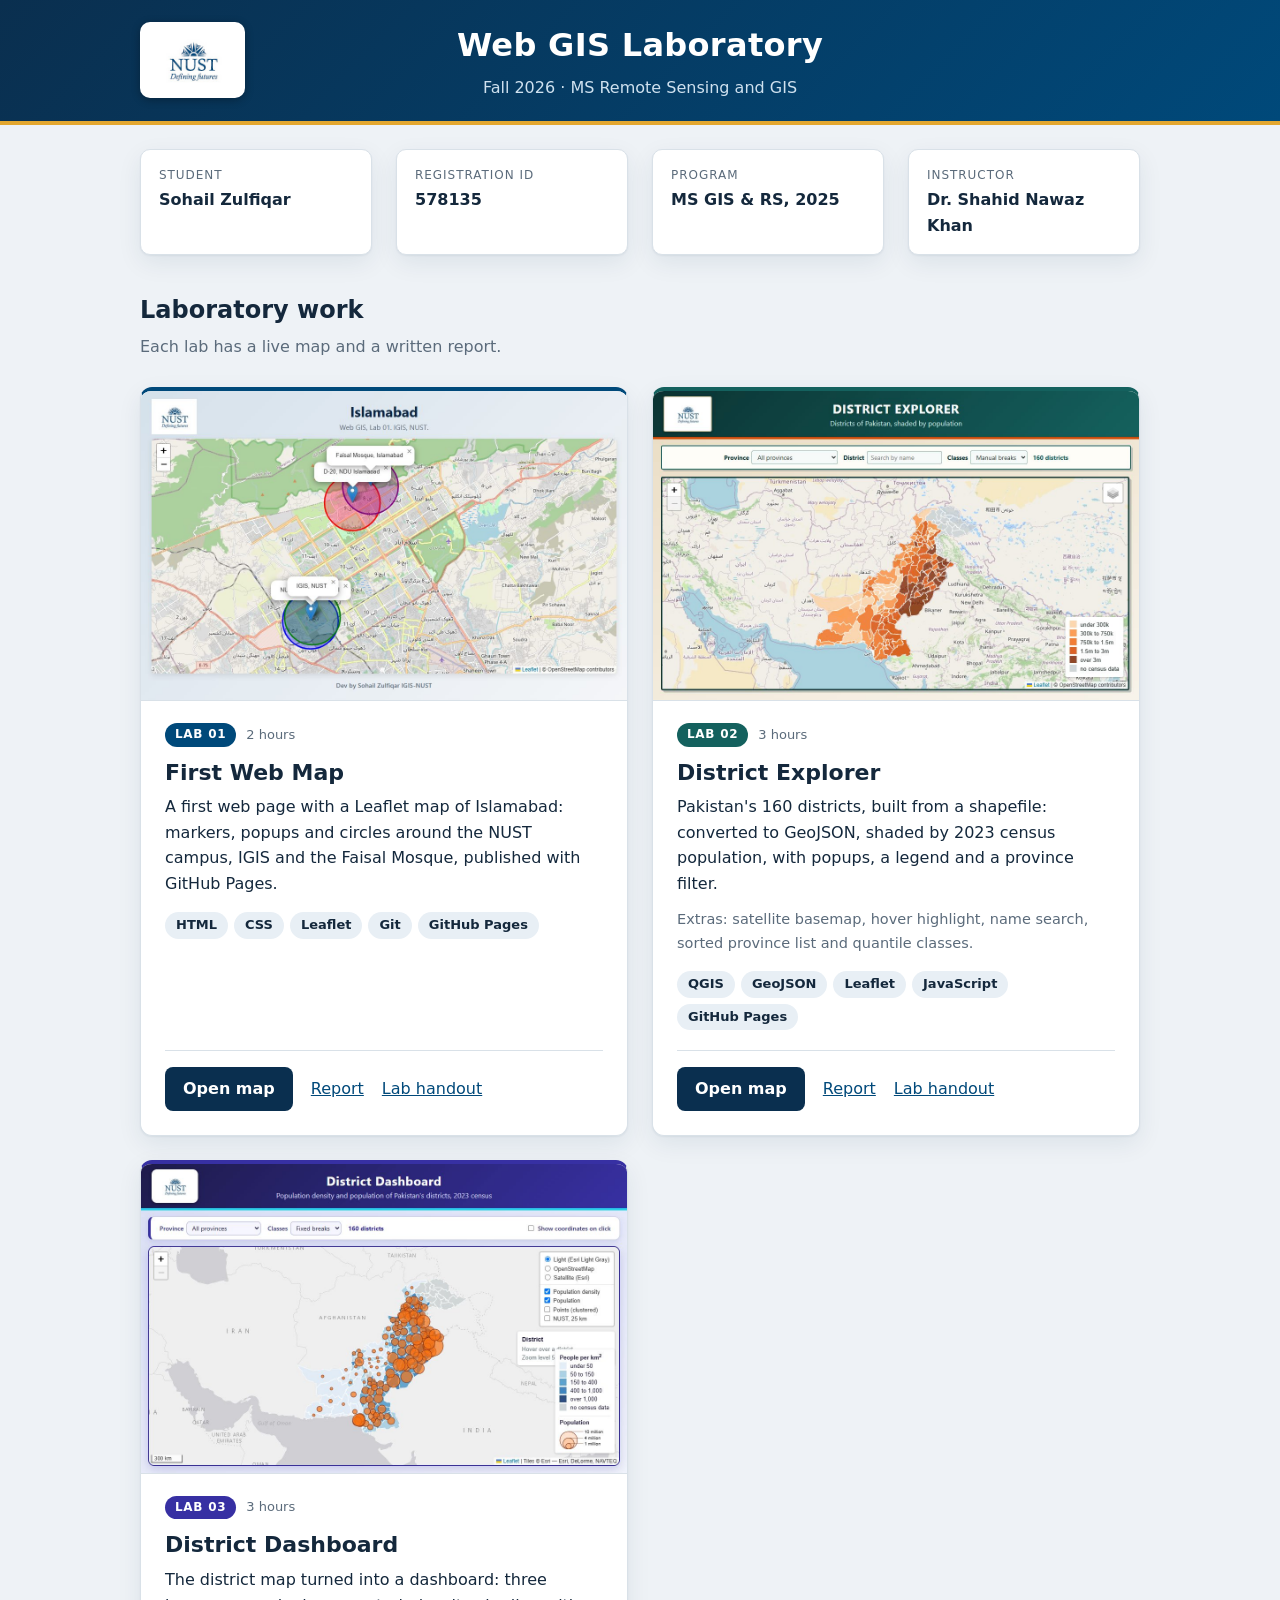
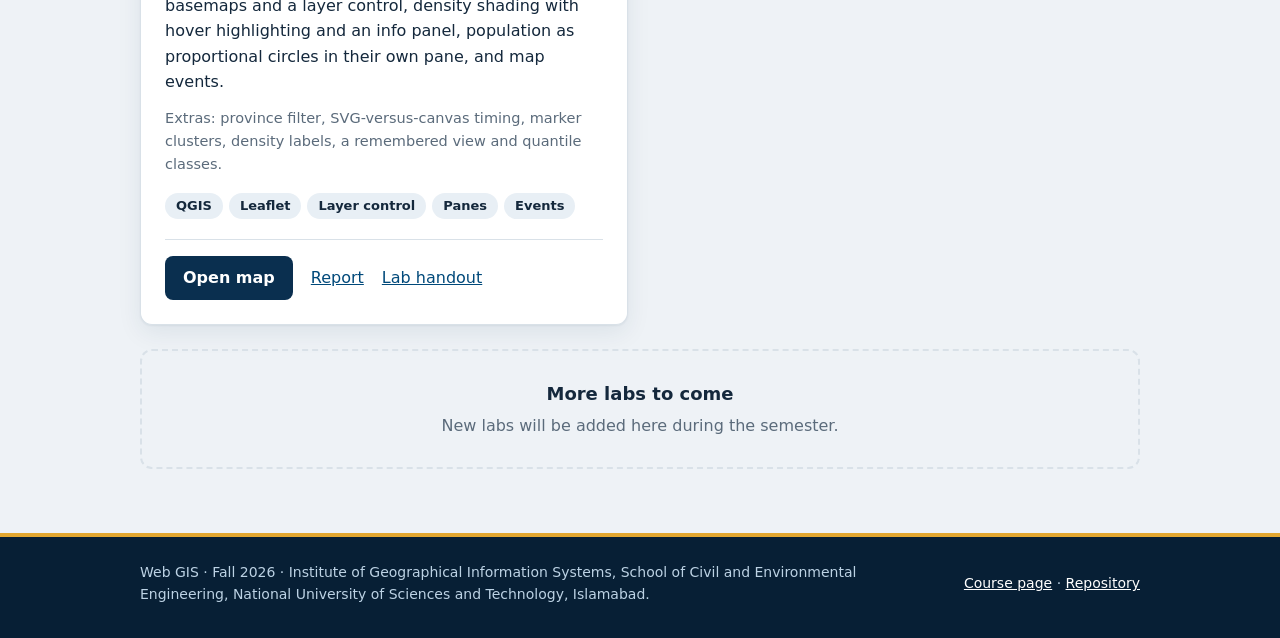
==== index.html @ 513d9482 "Landing page: add the Lab 03 card and its thumbnail A third card with the Lab 03 dashboard screensho" ====
<!DOCTYPE html>
<html lang="en">
<head>
   <meta charset="utf-8">
   <meta name="viewport" content="width=device-width, initial-scale=1">
   <title>Sohail Zulfiqar | Web GIS Labs, Fall 2026</title>
   <meta name="description" content="Interactive web maps built for the Web GIS course, MS Remote Sensing and GIS, NUST IGIS: Leaflet, GeoJSON and GitHub Pages.">
   <meta property="og:title" content="Web GIS Labs, Fall 2026 | Sohail Zulfiqar">
   <meta property="og:description" content="Interactive web maps built from scratch: a first Leaflet map and a district map of Pakistan made from a shapefile.">
   <meta property="og:image" content="https://sohailzulfiqarrao.github.io/webgis-ms25igis-578135/assets/lab-2-map.jpg">
   <link rel="icon" href="data:image/svg+xml,%3Csvg xmlns='http://www.w3.org/2000/svg' viewBox='0 0 32 32'%3E%3Crect width='32' height='32' rx='7' fill='%230a2f4f'/%3E%3Cpath d='M16 6c-3.9 0-7 3-7 6.800 0 5 7 11.200 7 11.200s7-6.200 7-11.200C23 9 19.900 6 16 6z' fill='%23e3a72f'/%3E%3Ccircle cx='16' cy='12.800' r='2.600' fill='%230a2f4f'/%3E%3C/svg%3E">
   <link rel="stylesheet" href="assets/site.css">
</head>
<body>

<header class="masthead">
   <div class="wrap">
      <img class="logo" src="assets/nust-logo.jpg" alt="NUST logo: Defining futures">
      <div class="titles">
         <h1>Web GIS Laboratory</h1>
         <p class="sub">Fall 2026 &middot; MS Remote Sensing and GIS</p>
      </div>
   </div>
</header>

<main>
   <section class="wrap profile" aria-label="Student">
      <dl>
         <div class="item"><dt>Student</dt><dd>Sohail Zulfiqar</dd></div>
         <div class="item"><dt>Registration ID</dt><dd>578135</dd></div>
         <div class="item"><dt>Program</dt><dd>MS GIS &amp; RS, 2025</dd></div>
         <div class="item"><dt>Instructor</dt><dd>Dr. Shahid Nawaz Khan</dd></div>
      </dl>
   </section>

   <div class="wrap section-head">
      <h2 id="labs-title">Laboratory work</h2>
      <p class="section-note">Each lab has a live map and a written report.</p>
   </div>

   <section class="wrap cards" aria-labelledby="labs-title">

      <article class="card lab1">
         <a class="thumb" href="lab-1-First-Web-Map/" tabindex="-1" aria-hidden="true">
            <img src="assets/lab-1-map.jpg" width="1100" height="700" loading="lazy" alt="">
         </a>
         <div class="body">
            <p class="meta"><span class="badge">Lab 01</span> 2 hours</p>
            <h3>First Web Map</h3>
            <p>
               A first web page with a Leaflet map of Islamabad: markers, popups and circles around the NUST
               campus, IGIS and the Faisal Mosque, published with GitHub Pages.
            </p>
            <ul class="tags" aria-label="Topics">
               <li>HTML</li><li>CSS</li><li>Leaflet</li><li>Git</li><li>GitHub Pages</li>
            </ul>
            <div class="actions">
               <a class="button" href="lab-1-First-Web-Map/">Open map</a>
               <a href="https://github.com/sohailzulfiqarrao/webgis-ms25igis-578135/blob/main/lab-1-First-Web-Map/reports/lab01-report.md">Report</a>
               <a href="https://shahidnawazkhan.github.io/Fall2026WebGIS/Lab1/">Lab handout</a>
            </div>
         </div>
      </article>

      <article class="card lab2">
         <a class="thumb" href="lab-2-district-explorer/" tabindex="-1" aria-hidden="true">
            <img src="assets/lab-2-map.jpg" width="1100" height="700" loading="lazy" alt="">
         </a>
         <div class="body">
            <p class="meta"><span class="badge">Lab 02</span> 3 hours</p>
            <h3>District Explorer</h3>
            <p>
               Pakistan's 160 districts, built from a shapefile: converted to GeoJSON, shaded by 2023 census
               population, with popups, a legend and a province filter.
            </p>
            <p class="extras">
               Extras: satellite basemap, hover highlight, name search, sorted province list and quantile classes.
            </p>
            <ul class="tags" aria-label="Topics">
               <li>QGIS</li><li>GeoJSON</li><li>Leaflet</li><li>JavaScript</li><li>GitHub Pages</li>
            </ul>
            <div class="actions">
               <a class="button" href="lab-2-district-explorer/">Open map</a>
               <a href="https://github.com/sohailzulfiqarrao/webgis-ms25igis-578135/blob/main/lab-2-district-explorer/report.md">Report</a>
               <a href="https://shahidnawazkhan.github.io/Fall2026WebGIS/Lab2/">Lab handout</a>
            </div>
         </div>
      </article>

      <article class="card lab3">
         <a class="thumb" href="lab-3-district-dashboard/" tabindex="-1" aria-hidden="true">
            <img src="assets/lab-3-map.jpg" width="1100" height="700" loading="lazy" alt="">
         </a>
         <div class="body">
            <p class="meta"><span class="badge">Lab 03</span> 3 hours</p>
            <h3>District Dashboard</h3>
            <p>
               The district map turned into a dashboard: three basemaps and a layer control, density shading with
               hover highlighting and an info panel, population as proportional circles in their own pane, and
               map events.
            </p>
            <p class="extras">
               Extras: province filter, SVG-versus-canvas timing, marker clusters, density labels, a remembered
               view and quantile classes.
            </p>
            <ul class="tags" aria-label="Topics">
               <li>QGIS</li><li>Leaflet</li><li>Layer control</li><li>Panes</li><li>Events</li>
            </ul>
            <div class="actions">
               <a class="button" href="lab-3-district-dashboard/">Open map</a>
               <a href="https://github.com/sohailzulfiqarrao/webgis-ms25igis-578135/blob/main/lab-3-district-dashboard/report.md">Report</a>
               <a href="https://shahidnawazkhan.github.io/Fall2026WebGIS/Lab3/">Lab handout</a>
            </div>
         </div>
      </article>

      <article class="card upcoming" aria-label="Upcoming lab">
         <div>
            <strong>More labs to come</strong>
            New labs will be added here during the semester.
         </div>
      </article>

   </section>
</main>

<footer>
   <div class="wrap">
      <p>Web GIS &middot; Fall 2026 &middot; Institute of Geographical Information Systems, School of Civil and
         Environmental Engineering, National University of Sciences and Technology, Islamabad.</p>
      <p style="flex: 0 1 auto"><a href="https://shahidnawazkhan.github.io/Fall2026WebGIS/">Course page</a> &middot;
         <a href="https://github.com/sohailzulfiqarrao/webgis-ms25igis-578135">Repository</a></p>
   </div>
</footer>

</body>
</html>
---- assets/site.css ----
:root {
   --bg: #eef2f6;
   --surface: #ffffff;
   --ink: #14283c;
   --muted: #5b6b7b;
   --line: #d9e1e8;
   --navy: #0a2f4f;
   --blue: #00497a;
   --gold: #e3a72f;
   --link: #00497a;
   --chip: #e8eff5;
   --btn-bg: #0a2f4f;
   --btn-ink: #ffffff;
   --shadow: 0 1px 2px rgba(10, 47, 79, .06), 0 8px 24px rgba(10, 47, 79, .08);
   --shadow-hover: 0 2px 4px rgba(10, 47, 79, .08), 0 14px 32px rgba(10, 47, 79, .16);
}

@media (prefers-color-scheme: dark) {
   :root {
      --bg: #0b1620;
      --surface: #12242f;
      --ink: #e8eef3;
      --muted: #9fb1c0;
      --line: #22394a;
      --link: #86c5ef;
      --chip: #1b3243;
      --btn-bg: #e3a72f;
      --btn-ink: #0a2f4f;
      --shadow: 0 1px 2px rgba(0, 0, 0, .3), 0 8px 24px rgba(0, 0, 0, .3);
      --shadow-hover: 0 2px 4px rgba(0, 0, 0, .4), 0 14px 32px rgba(0, 0, 0, .5);
   }
}

* { box-sizing: border-box; }

body {
   margin: 0;
   font-family: system-ui, -apple-system, "Segoe UI", Roboto, sans-serif;
   line-height: 1.6;
   color: var(--ink);
   background: var(--bg);
}

a { color: var(--link); }
a:focus-visible, .button:focus-visible {
   outline: 3px solid var(--gold);
   outline-offset: 3px;
   border-radius: 4px;
}

.wrap { max-width: 1040px; margin: 0 auto; padding: 0 20px; }

/* ------------------------------------------------------------ masthead */
.masthead {
   color: #fff;
   background: linear-gradient(135deg, #0a2f4f 0%, #00497a 100%);
   border-bottom: 4px solid var(--gold);
}
.masthead .wrap {
   display: grid;
   grid-template-columns: 1fr auto 1fr;
   align-items: center;
   gap: 12px;
   padding-top: 20px;
   padding-bottom: 20px;
}
.logo {
   height: 64px;
   padding: 6px 12px;
   box-sizing: content-box;
   border-radius: 10px;
   background: #fff;
   box-shadow: 0 2px 8px rgba(0, 0, 0, .3);
}
.titles { text-align: center; }
h1 { margin: 0; font-size: clamp(24px, 4vw, 32px); font-weight: 700; letter-spacing: .01em; }
.sub { margin: 4px 0 0; color: #cfe1ef; }

/* ------------------------------------------------------------ profile */
.profile {
   display: grid;
   grid-template-columns: repeat(4, 1fr);
   gap: 16px 24px;
   margin: 24px auto 0;
}
.profile dl {
   display: contents;
}
.profile .item {
   padding: 16px 18px;
   background: var(--surface);
   border: 1px solid var(--line);
   border-radius: 10px;
   box-shadow: var(--shadow);
}
.profile dt {
   margin: 0 0 2px;
   font-size: 12px;
   letter-spacing: .08em;
   text-transform: uppercase;
   color: var(--muted);
}
.profile dd { margin: 0; font-weight: 600; }

/* ------------------------------------------------------------ cards */
.section-head { padding-top: 36px; padding-bottom: 4px; }
h2 { margin: 0 0 4px; font-size: 24px; }
.section-note { margin: 0 0 24px; color: var(--muted); }

.cards {
   display: grid;
   grid-template-columns: repeat(auto-fit, minmax(min(100%, 440px), 1fr));
   gap: 24px;
   padding-bottom: 8px;
}
.card {
   display: flex;
   flex-direction: column;
   overflow: hidden;
   background: var(--surface);
   border: 1px solid var(--line);
   border-radius: 12px;
   box-shadow: var(--shadow);
   transition: transform .15s ease, box-shadow .15s ease;
}
.card:hover { transform: translateY(-3px); box-shadow: var(--shadow-hover); }

/* each lab card takes the accent colour of its own page */
.card.lab1 { --accent: #00497a; }
.card.lab2 { --accent: #14615e; }
.card.lab3 { --accent: #3730a3; }
.card.lab1, .card.lab2, .card.lab3 { border-top: 4px solid var(--accent); }

.thumb { display: block; border-bottom: 1px solid var(--line); background: var(--chip); }
.thumb img { display: block; width: 100%; height: auto; aspect-ratio: 11 / 7; object-fit: cover; }

.card .body { display: flex; flex-direction: column; flex: 1; padding: 22px 24px 24px; }
.meta {
   display: flex;
   align-items: center;
   gap: 10px;
   margin: 0 0 8px;
   font-size: 13px;
   color: var(--muted);
}
.badge {
   padding: 2px 10px;
   border-radius: 999px;
   background: var(--accent, var(--navy));
   color: #fff;
   font-size: 12px;
   font-weight: 700;
   letter-spacing: .06em;
   text-transform: uppercase;
}
h3 { margin: 0 0 8px; font-size: 22px; line-height: 1.25; }
.card p { margin: 0 0 12px; }
.card .extras { font-size: 14.5px; color: var(--muted); }

.tags { display: flex; flex-wrap: wrap; gap: 6px; margin: 4px 0 20px; padding: 0; list-style: none; }
.tags li {
   padding: 3px 11px;
   border-radius: 999px;
   background: var(--chip);
   font-size: 13px;
   font-weight: 600;
}

.actions {
   display: flex;
   flex-wrap: wrap;
   align-items: center;
   gap: 10px 18px;
   margin-top: auto;
   padding-top: 16px;
   border-top: 1px solid var(--line);
}
.button {
   display: inline-block;
   padding: 9px 18px;
   border-radius: 8px;
   background: var(--btn-bg);
   color: var(--btn-ink);
   font-weight: 700;
   text-decoration: none;
}
.button:hover { filter: brightness(1.12); }

.card.upcoming {
   grid-column: 1 / -1;
   align-items: center;
   justify-content: center;
   min-height: 120px;
   padding: 24px;
   background: transparent;
   border: 2px dashed var(--line);
   box-shadow: none;
   color: var(--muted);
   text-align: center;
}
.card.upcoming:hover { transform: none; box-shadow: none; }
.card.upcoming strong { display: block; margin-bottom: 4px; color: var(--ink); font-size: 18px; }

/* ------------------------------------------------------------ footer */
footer {
   margin-top: 56px;
   padding: 24px 0 32px;
   color: #bcd2e4;
   background: #071f35;
   border-top: 4px solid var(--gold);
   font-size: 14px;
}
footer .wrap { display: flex; flex-wrap: wrap; align-items: center; gap: 12px 28px; }
footer p { margin: 0; flex: 1 1 360px; }
footer a { color: #fff; }

/* ------------------------------------------------------------ small screens */
@media (max-width: 860px) {
   .profile { grid-template-columns: repeat(2, 1fr); }
}
@media (max-width: 640px) {
   .masthead .wrap { grid-template-columns: 1fr; justify-items: center; }
   .logo { height: 48px; }
   .card .body { padding: 18px 18px 20px; }
}

@media (prefers-color-scheme: dark) {
   .card.lab1 { --accent: #4aa3dd; }
   .card.lab2 { --accent: #3fb3ab; }
   .card.lab3 { --accent: #8b8cf5; }
   .badge { color: #06222b; }
}
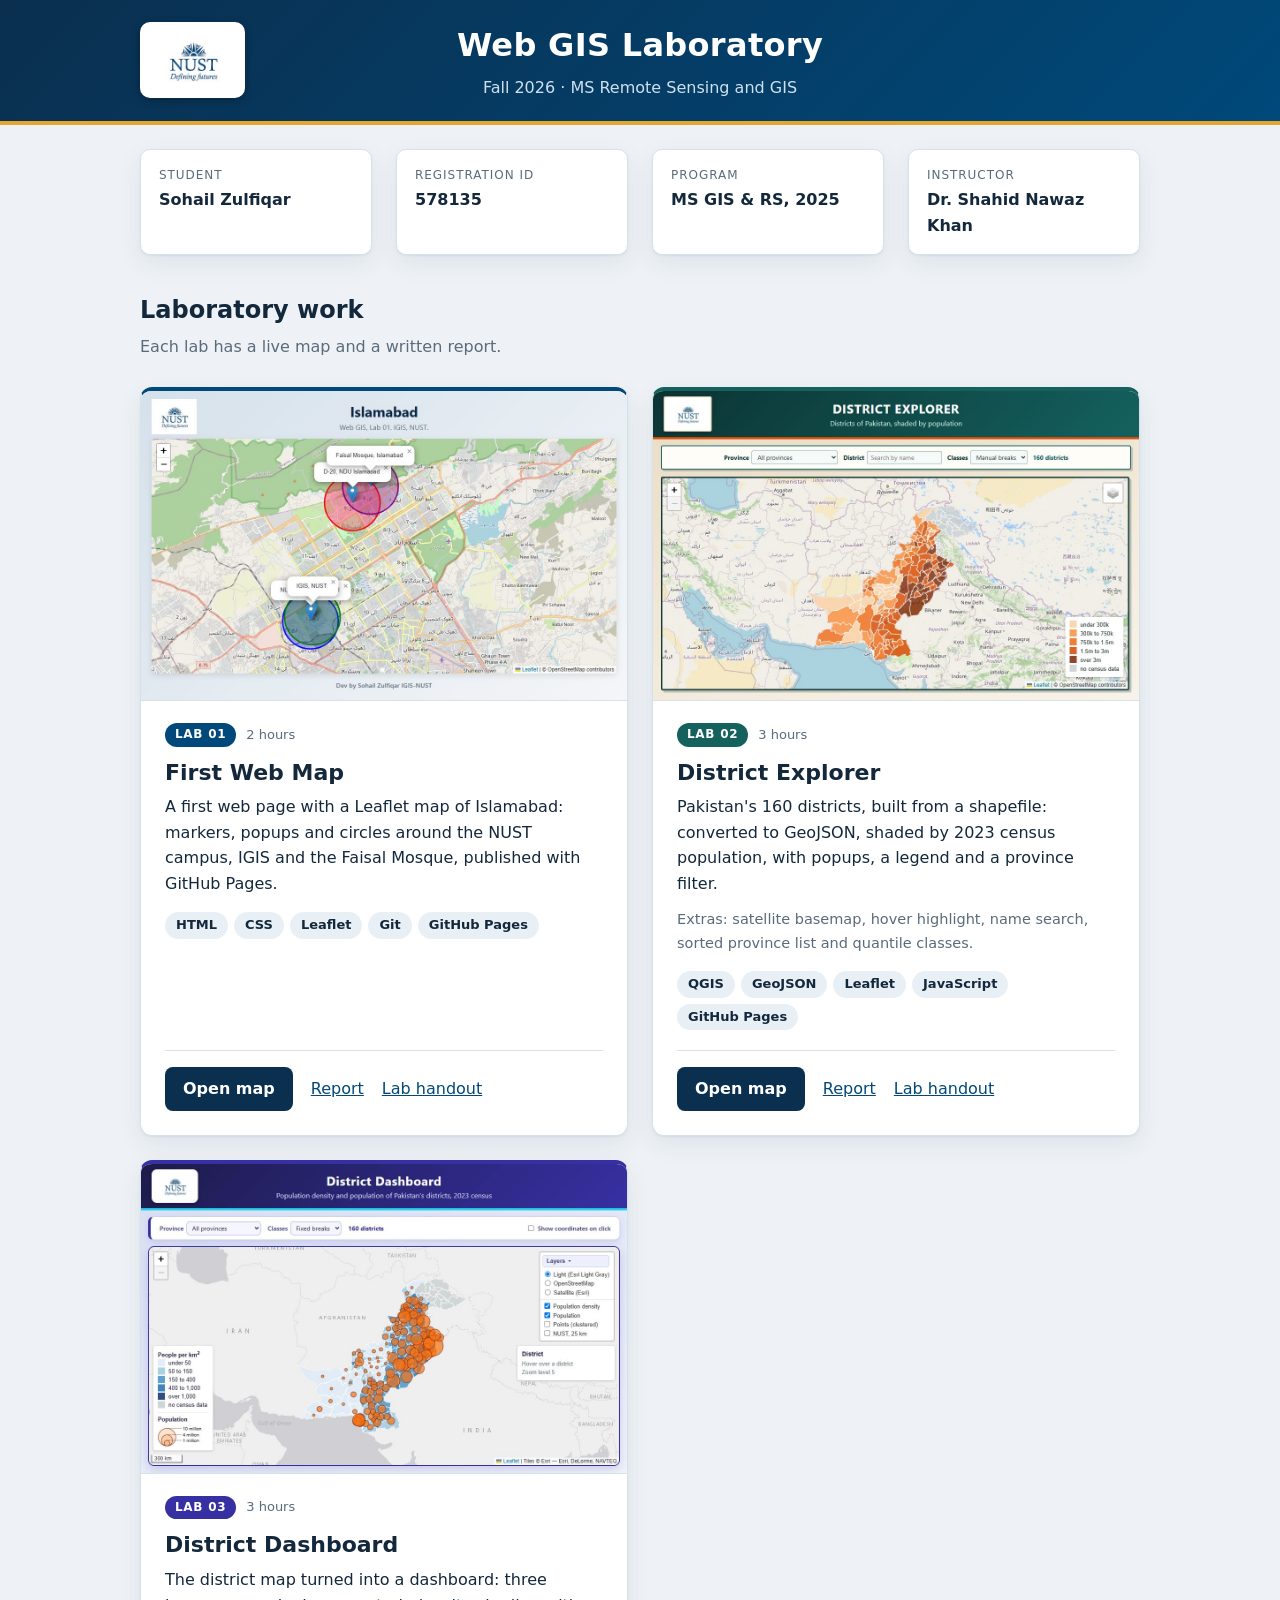
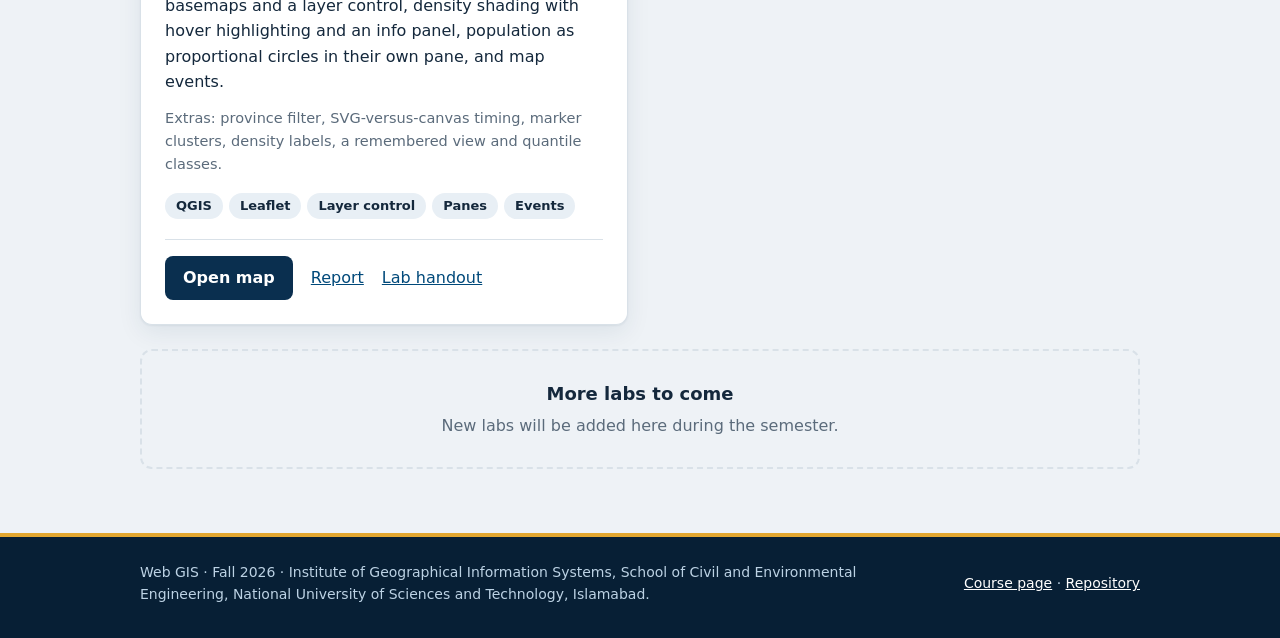
==== commit 15784ecb: "Hub: open the map, report and handout links in a new tab" ====
--- a/index.html
+++ b/index.html
@@ -41,7 +41,7 @@
    <section class="wrap cards" aria-labelledby="labs-title">
 
       <article class="card lab1">
-         <a class="thumb" href="lab-1-First-Web-Map/" tabindex="-1" aria-hidden="true">
+         <a class="thumb" target="_blank" rel="noopener" href="lab-1-First-Web-Map/" tabindex="-1" aria-hidden="true">
             <img src="assets/lab-1-map.jpg" width="1100" height="700" loading="lazy" alt="">
          </a>
          <div class="body">
@@ -55,15 +55,15 @@
                <li>HTML</li><li>CSS</li><li>Leaflet</li><li>Git</li><li>GitHub Pages</li>
             </ul>
             <div class="actions">
-               <a class="button" href="lab-1-First-Web-Map/">Open map</a>
-               <a href="https://github.com/sohailzulfiqarrao/webgis-ms25igis-578135/blob/main/lab-1-First-Web-Map/reports/lab01-report.md">Report</a>
-               <a href="https://shahidnawazkhan.github.io/Fall2026WebGIS/Lab1/">Lab handout</a>
+               <a target="_blank" rel="noopener" class="button" href="lab-1-First-Web-Map/">Open map</a>
+               <a target="_blank" rel="noopener" href="https://github.com/sohailzulfiqarrao/webgis-ms25igis-578135/blob/main/lab-1-First-Web-Map/reports/lab01-report.md">Report</a>
+               <a target="_blank" rel="noopener" href="https://shahidnawazkhan.github.io/Fall2026WebGIS/Lab1/">Lab handout</a>
             </div>
          </div>
       </article>
 
       <article class="card lab2">
-         <a class="thumb" href="lab-2-district-explorer/" tabindex="-1" aria-hidden="true">
+         <a class="thumb" target="_blank" rel="noopener" href="lab-2-district-explorer/" tabindex="-1" aria-hidden="true">
             <img src="assets/lab-2-map.jpg" width="1100" height="700" loading="lazy" alt="">
          </a>
          <div class="body">
@@ -80,15 +80,15 @@
                <li>QGIS</li><li>GeoJSON</li><li>Leaflet</li><li>JavaScript</li><li>GitHub Pages</li>
             </ul>
             <div class="actions">
-               <a class="button" href="lab-2-district-explorer/">Open map</a>
-               <a href="https://github.com/sohailzulfiqarrao/webgis-ms25igis-578135/blob/main/lab-2-district-explorer/report.md">Report</a>
-               <a href="https://shahidnawazkhan.github.io/Fall2026WebGIS/Lab2/">Lab handout</a>
+               <a target="_blank" rel="noopener" class="button" href="lab-2-district-explorer/">Open map</a>
+               <a target="_blank" rel="noopener" href="https://github.com/sohailzulfiqarrao/webgis-ms25igis-578135/blob/main/lab-2-district-explorer/report.md">Report</a>
+               <a target="_blank" rel="noopener" href="https://shahidnawazkhan.github.io/Fall2026WebGIS/Lab2/">Lab handout</a>
             </div>
          </div>
       </article>
 
       <article class="card lab3">
-         <a class="thumb" href="lab-3-district-dashboard/" tabindex="-1" aria-hidden="true">
+         <a class="thumb" target="_blank" rel="noopener" href="lab-3-district-dashboard/" tabindex="-1" aria-hidden="true">
             <img src="assets/lab-3-map.jpg" width="1100" height="700" loading="lazy" alt="">
          </a>
          <div class="body">
@@ -107,9 +107,9 @@
                <li>QGIS</li><li>Leaflet</li><li>Layer control</li><li>Panes</li><li>Events</li>
             </ul>
             <div class="actions">
-               <a class="button" href="lab-3-district-dashboard/">Open map</a>
-               <a href="https://github.com/sohailzulfiqarrao/webgis-ms25igis-578135/blob/main/lab-3-district-dashboard/report.md">Report</a>
-               <a href="https://shahidnawazkhan.github.io/Fall2026WebGIS/Lab3/">Lab handout</a>
+               <a target="_blank" rel="noopener" class="button" href="lab-3-district-dashboard/">Open map</a>
+               <a target="_blank" rel="noopener" href="https://github.com/sohailzulfiqarrao/webgis-ms25igis-578135/blob/main/lab-3-district-dashboard/report.md">Report</a>
+               <a target="_blank" rel="noopener" href="https://shahidnawazkhan.github.io/Fall2026WebGIS/Lab3/">Lab handout</a>
             </div>
          </div>
       </article>
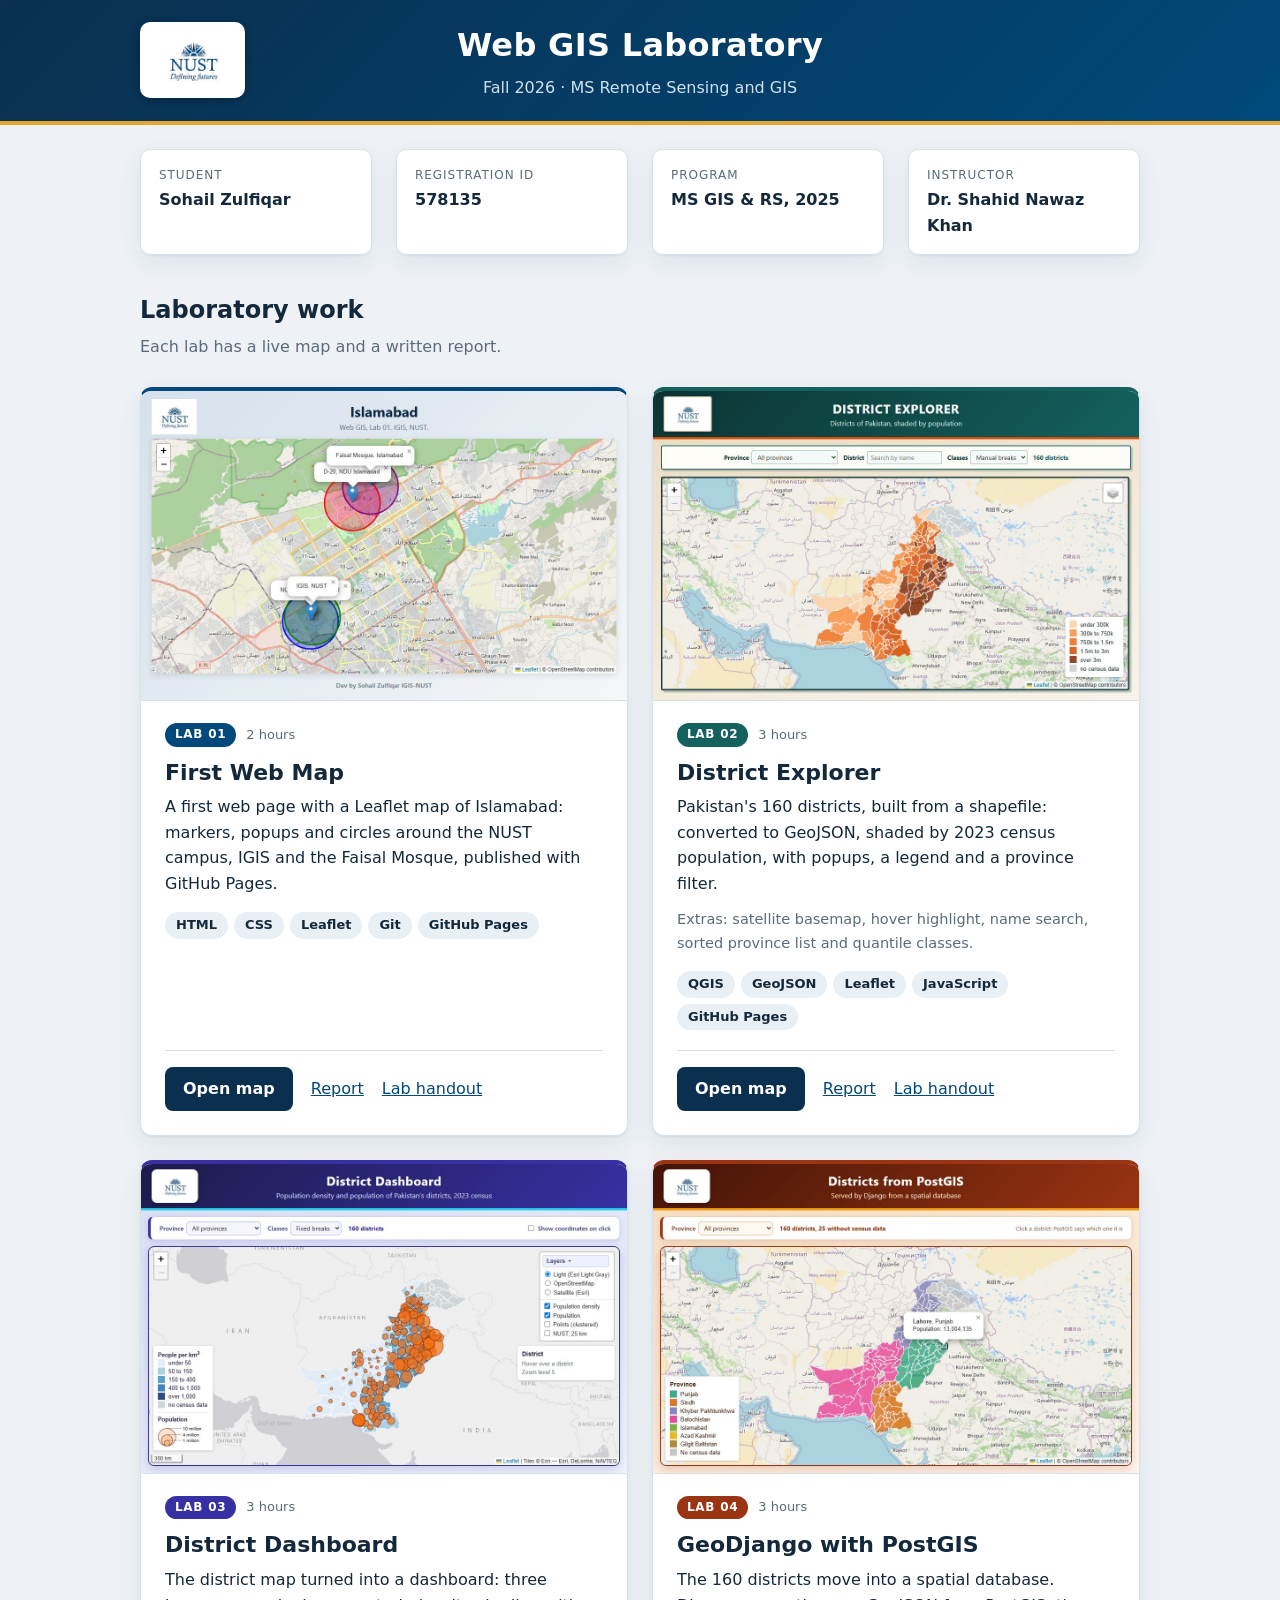
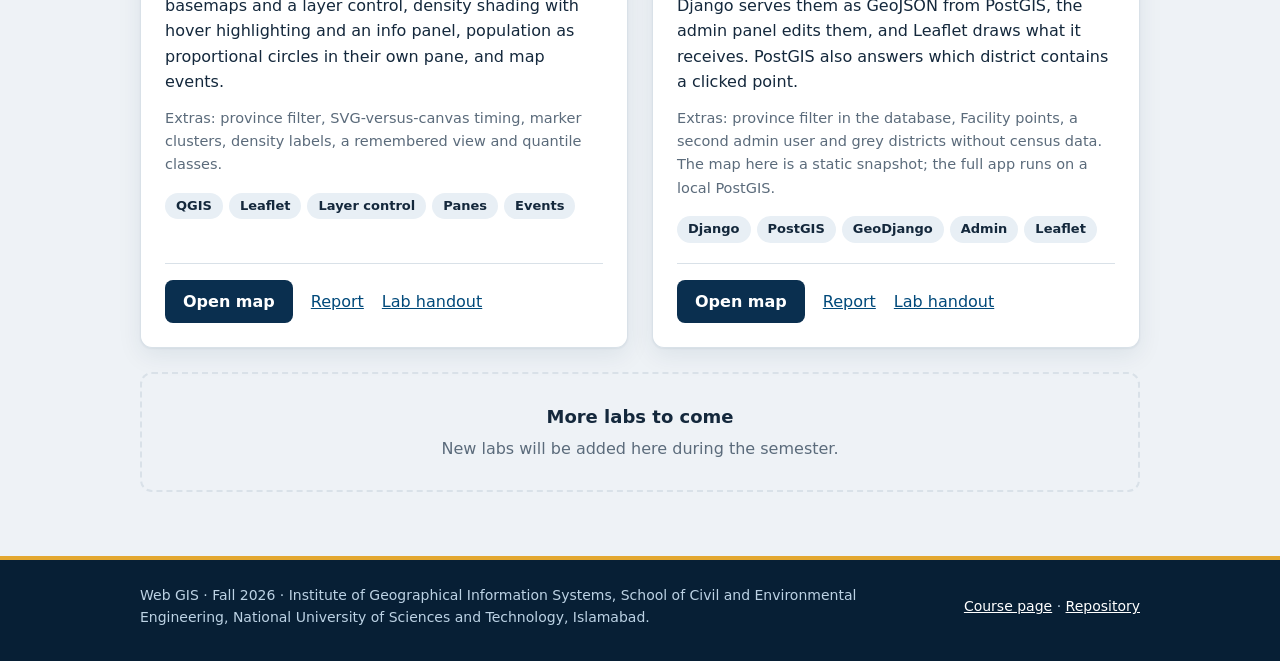
==== commit d5d9f6ec: "Hub: add the Lab 04 card and its thumbnail" ====
--- a/index.html
+++ b/index.html
@@ -114,6 +114,33 @@
          </div>
       </article>
 
+      <article class="card lab4">
+         <a class="thumb" target="_blank" rel="noopener" href="lab-4-GeoDjango_Getting_Started/web/" tabindex="-1" aria-hidden="true">
+            <img src="assets/lab-4-map.jpg" width="1100" height="700" loading="lazy" alt="">
+         </a>
+         <div class="body">
+            <p class="meta"><span class="badge">Lab 04</span> 3 hours</p>
+            <h3>GeoDjango with PostGIS</h3>
+            <p>
+               The 160 districts move into a spatial database. Django serves them as GeoJSON from PostGIS, the
+               admin panel edits them, and Leaflet draws what it receives. PostGIS also answers which district
+               contains a clicked point.
+            </p>
+            <p class="extras">
+               Extras: province filter in the database, Facility points, a second admin user and grey districts
+               without census data. The map here is a static snapshot; the full app runs on a local PostGIS.
+            </p>
+            <ul class="tags" aria-label="Topics">
+               <li>Django</li><li>PostGIS</li><li>GeoDjango</li><li>Admin</li><li>Leaflet</li>
+            </ul>
+            <div class="actions">
+               <a target="_blank" rel="noopener" class="button" href="lab-4-GeoDjango_Getting_Started/web/">Open map</a>
+               <a target="_blank" rel="noopener" href="https://github.com/sohailzulfiqarrao/webgis-ms25igis-578135/blob/main/lab-4-GeoDjango_Getting_Started/report.md">Report</a>
+               <a target="_blank" rel="noopener" href="https://shahidnawazkhan.github.io/Fall2026WebGIS/Lab4/">Lab handout</a>
+            </div>
+         </div>
+      </article>
+
       <article class="card upcoming" aria-label="Upcoming lab">
          <div>
             <strong>More labs to come</strong>
--- a/assets/site.css
+++ b/assets/site.css
@@ -129,7 +129,8 @@
 .card.lab1 { --accent: #00497a; }
 .card.lab2 { --accent: #14615e; }
 .card.lab3 { --accent: #3730a3; }
-.card.lab1, .card.lab2, .card.lab3 { border-top: 4px solid var(--accent); }
+.card.lab4 { --accent: #9a3412; }
+.card.lab1, .card.lab2, .card.lab3, .card.lab4 { border-top: 4px solid var(--accent); }
 
 .thumb { display: block; border-bottom: 1px solid var(--line); background: var(--chip); }
 .thumb img { display: block; width: 100%; height: auto; aspect-ratio: 11 / 7; object-fit: cover; }
@@ -228,5 +229,6 @@
    .card.lab1 { --accent: #4aa3dd; }
    .card.lab2 { --accent: #3fb3ab; }
    .card.lab3 { --accent: #8b8cf5; }
+   .card.lab4 { --accent: #fb923c; }
    .badge { color: #06222b; }
 }
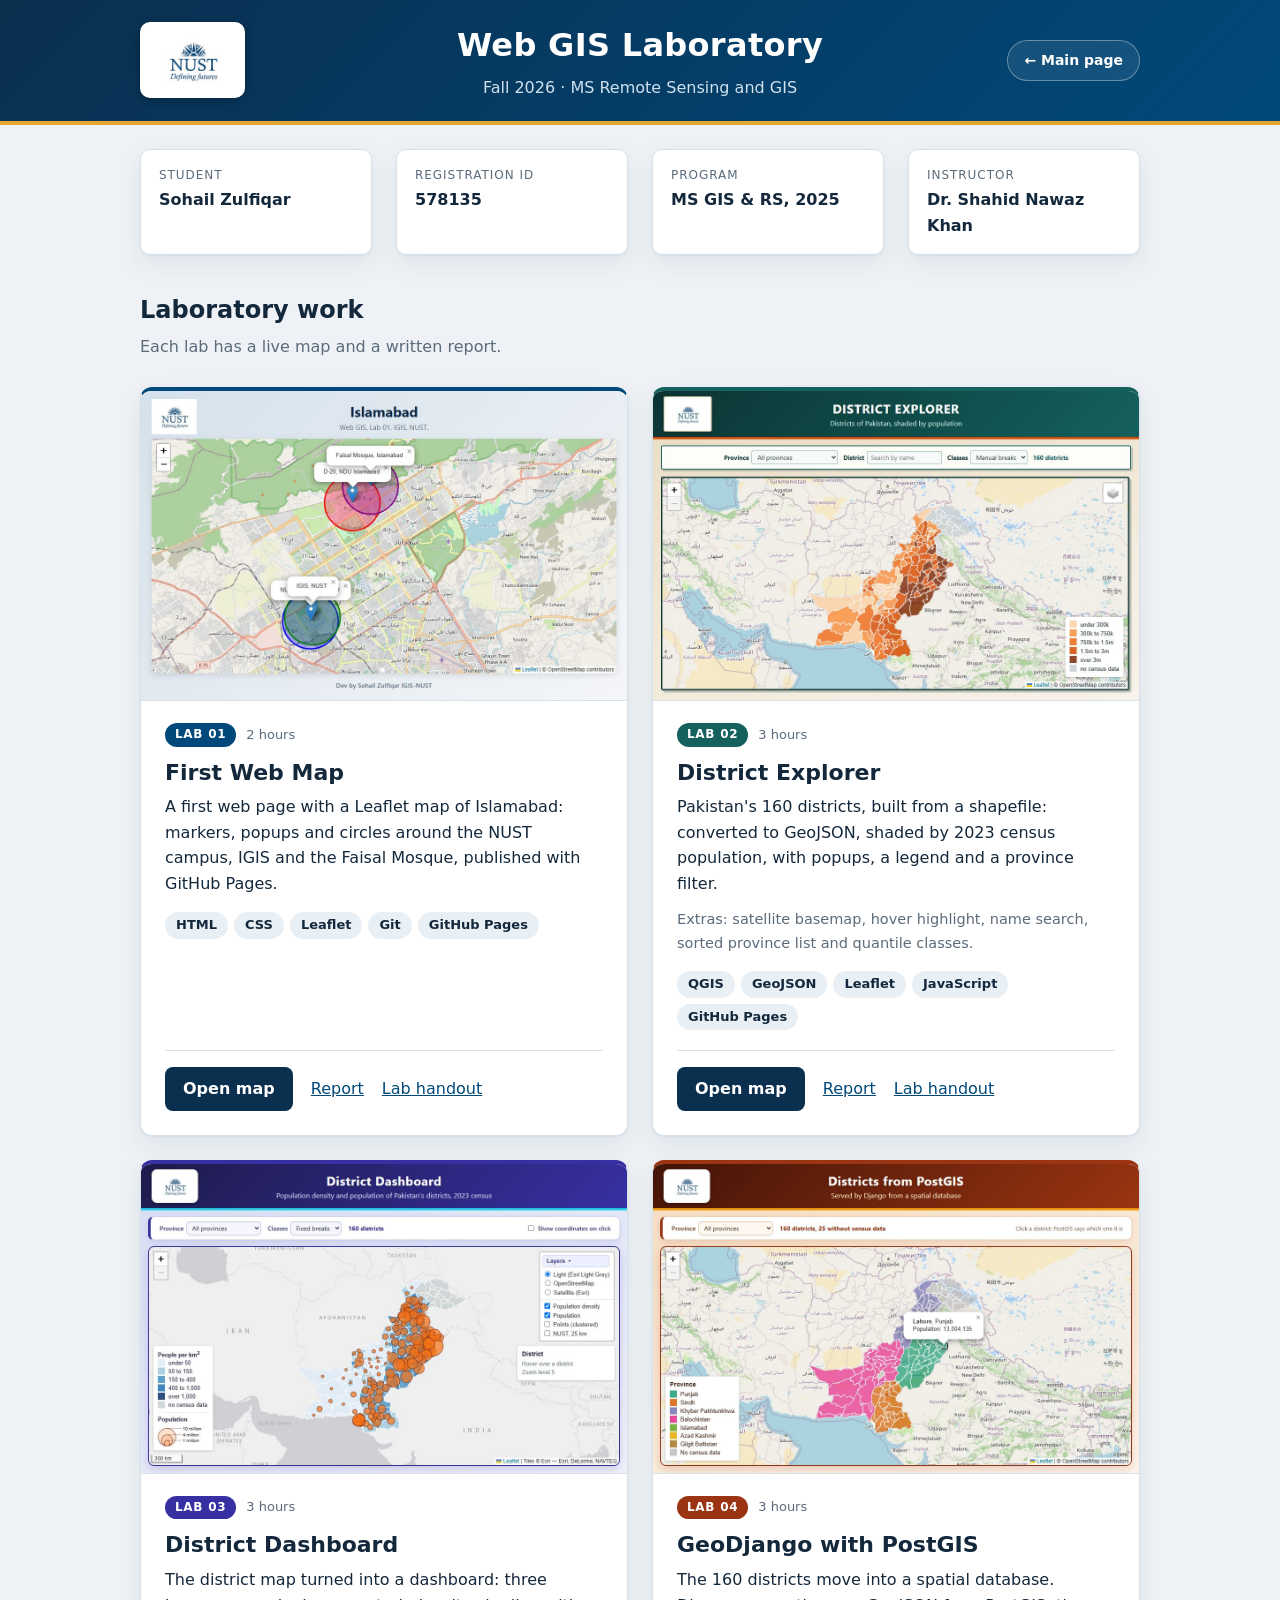
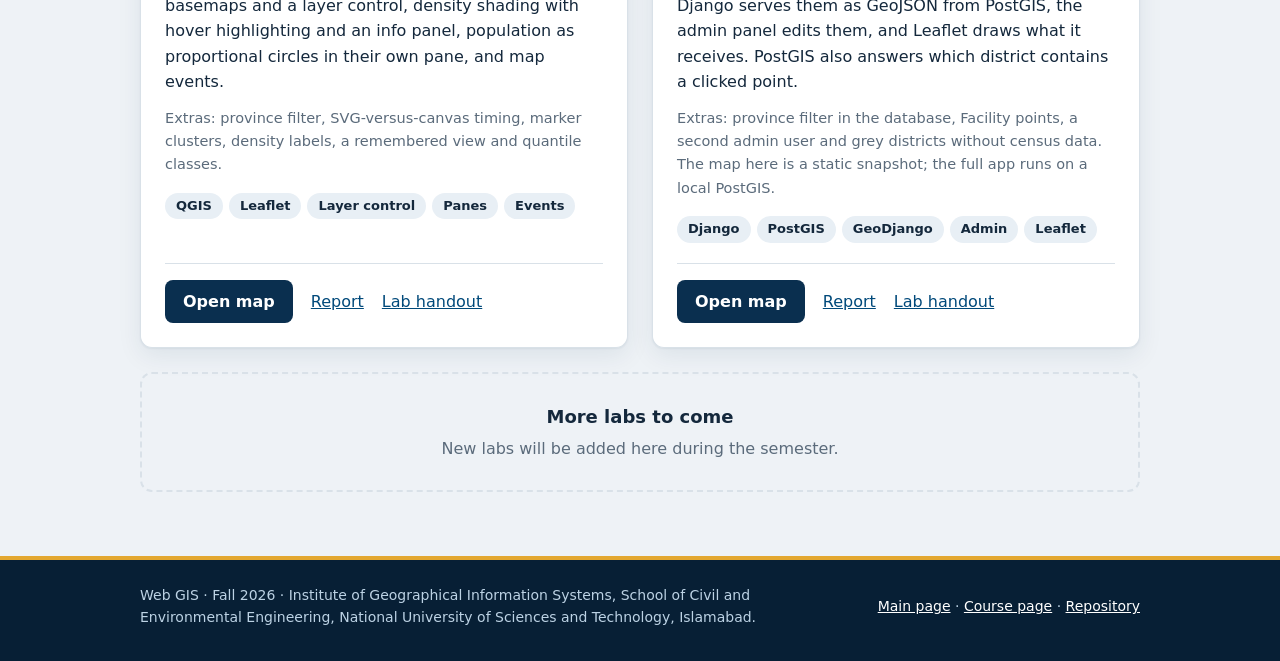
==== commit ace2570e: "Hub: add a Main page link in the masthead and the footer" ====
--- a/index.html
+++ b/index.html
@@ -20,6 +20,7 @@
          <h1>Web GIS Laboratory</h1>
          <p class="sub">Fall 2026 &middot; MS Remote Sensing and GIS</p>
       </div>
+      <a class="home-link" href="https://sohailzulfiqarrao.github.io/">&larr; Main page</a>
    </div>
 </header>
 
@@ -155,7 +156,8 @@
    <div class="wrap">
       <p>Web GIS &middot; Fall 2026 &middot; Institute of Geographical Information Systems, School of Civil and
          Environmental Engineering, National University of Sciences and Technology, Islamabad.</p>
-      <p style="flex: 0 1 auto"><a href="https://shahidnawazkhan.github.io/Fall2026WebGIS/">Course page</a> &middot;
+      <p style="flex: 0 1 auto"><a href="https://sohailzulfiqarrao.github.io/">Main page</a> &middot;
+         <a href="https://shahidnawazkhan.github.io/Fall2026WebGIS/">Course page</a> &middot;
          <a href="https://github.com/sohailzulfiqarrao/webgis-ms25igis-578135">Repository</a></p>
    </div>
 </footer>
--- a/assets/site.css
+++ b/assets/site.css
@@ -72,6 +72,20 @@
    background: #fff;
    box-shadow: 0 2px 8px rgba(0, 0, 0, .3);
 }
+.home-link {
+   justify-self: end;
+   padding: 8px 16px;
+   border: 1px solid rgba(255, 255, 255, .35);
+   border-radius: 999px;
+   color: #fff;
+   text-decoration: none;
+   font-size: 14px;
+   font-weight: 600;
+   background: rgba(255, 255, 255, .08);
+   transition: background .2s, border-color .2s;
+}
+.home-link:hover { background: rgba(255, 255, 255, .18); border-color: rgba(255, 255, 255, .7); }
+.home-link:focus-visible { outline: 2px solid var(--gold); outline-offset: 2px; }
 .titles { text-align: center; }
 h1 { margin: 0; font-size: clamp(24px, 4vw, 32px); font-weight: 700; letter-spacing: .01em; }
 .sub { margin: 4px 0 0; color: #cfe1ef; }
@@ -221,6 +235,7 @@
 }
 @media (max-width: 640px) {
    .masthead .wrap { grid-template-columns: 1fr; justify-items: center; }
+   .home-link { justify-self: center; }
    .logo { height: 48px; }
    .card .body { padding: 18px 18px 20px; }
 }
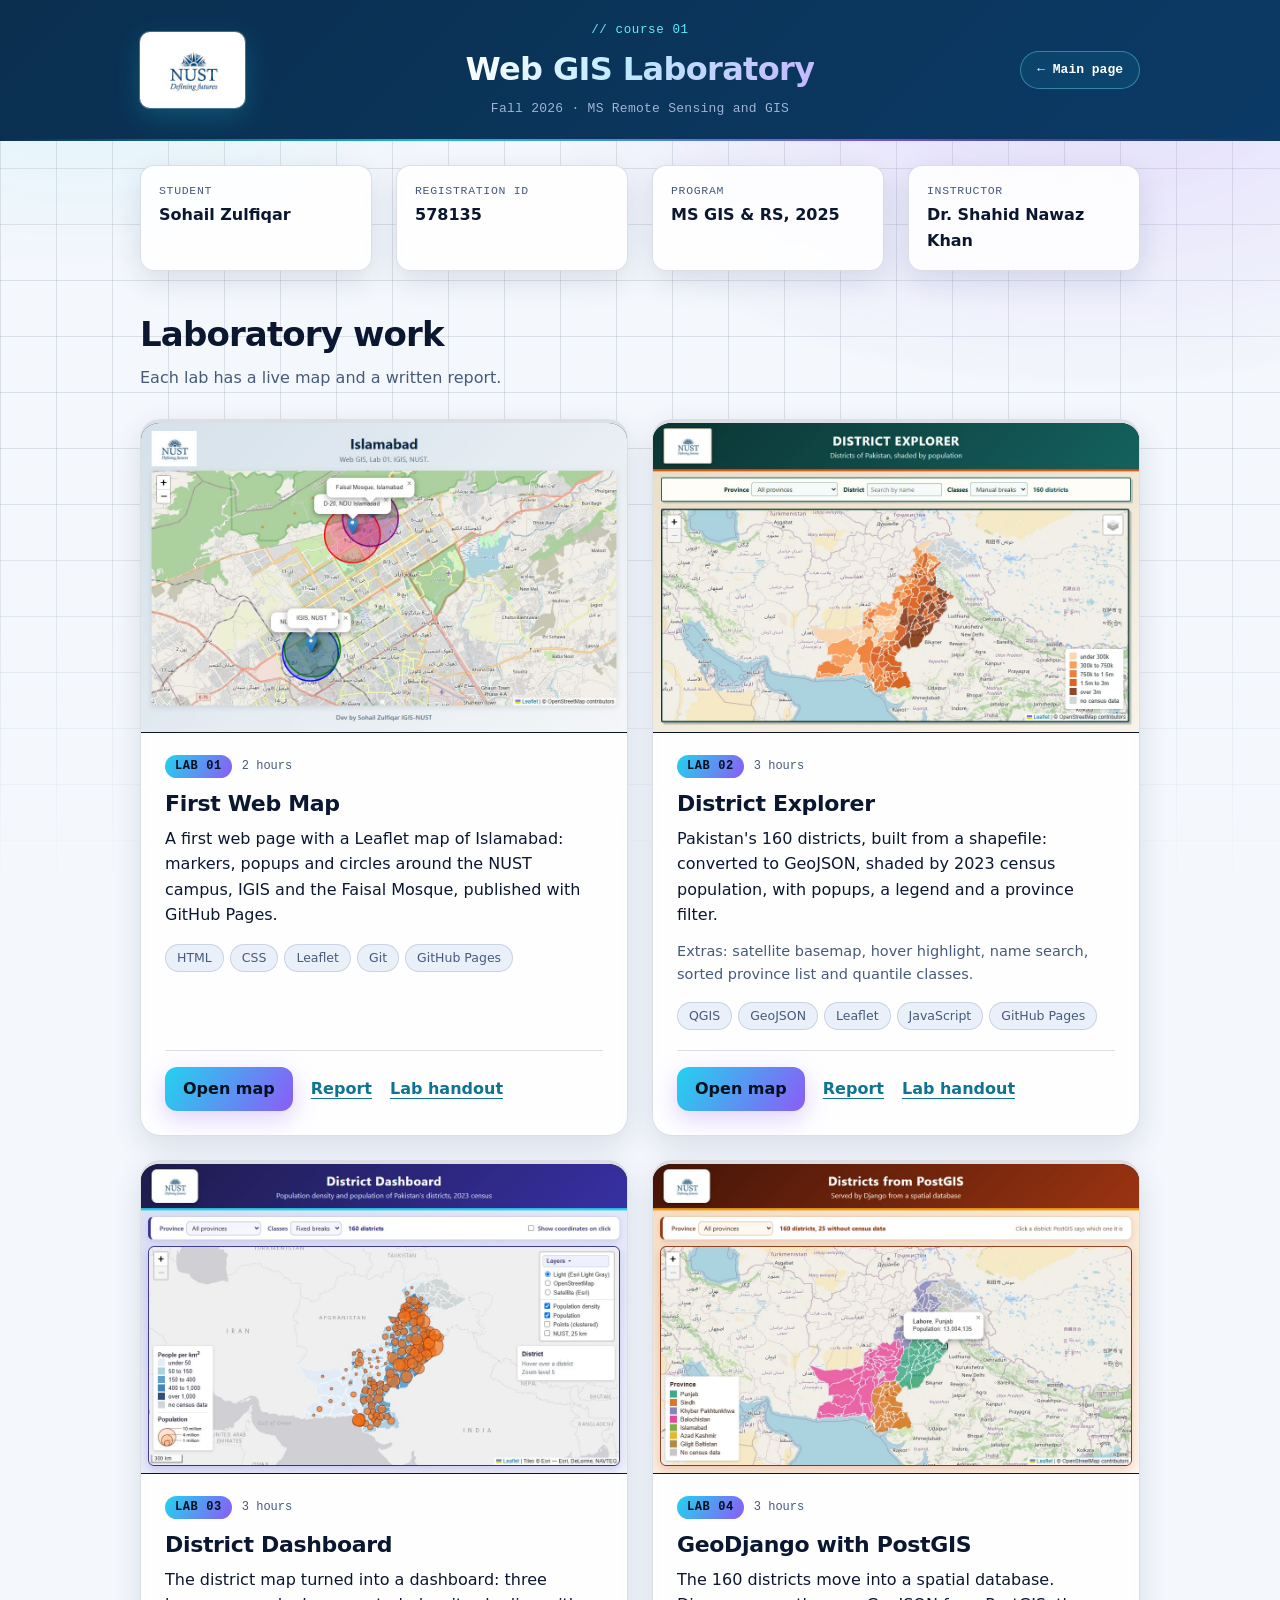
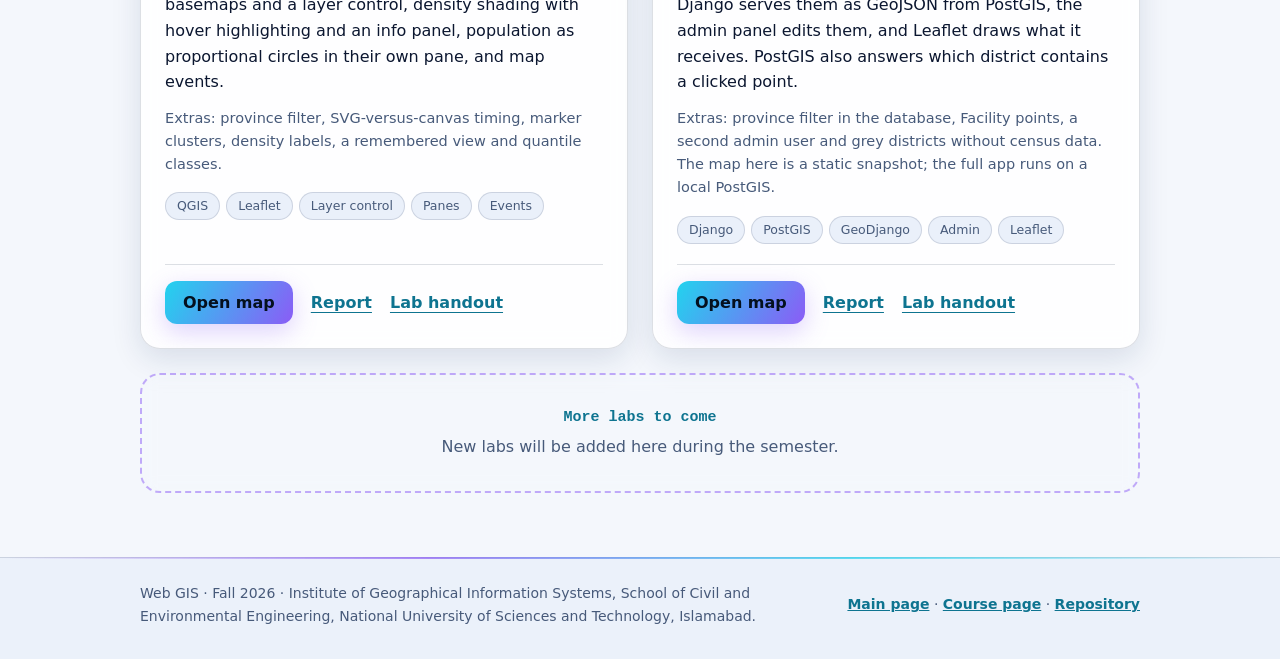
==== commit 66ec250d: "Hub: dark theme shared with the main page (landing page only), new favicon" ====
--- a/index.html
+++ b/index.html
@@ -8,10 +8,11 @@
    <meta property="og:title" content="Web GIS Labs, Fall 2026 | Sohail Zulfiqar">
    <meta property="og:description" content="Interactive web maps built from scratch: a first Leaflet map and a district map of Pakistan made from a shapefile.">
    <meta property="og:image" content="https://sohailzulfiqarrao.github.io/webgis-ms25igis-578135/assets/lab-2-map.jpg">
-   <link rel="icon" href="data:image/svg+xml,%3Csvg xmlns='http://www.w3.org/2000/svg' viewBox='0 0 32 32'%3E%3Crect width='32' height='32' rx='7' fill='%230a2f4f'/%3E%3Cpath d='M16 6c-3.9 0-7 3-7 6.800 0 5 7 11.200 7 11.200s7-6.200 7-11.200C23 9 19.900 6 16 6z' fill='%23e3a72f'/%3E%3Ccircle cx='16' cy='12.800' r='2.600' fill='%230a2f4f'/%3E%3C/svg%3E">
    <link rel="stylesheet" href="assets/site.css">
+   <link rel="stylesheet" href="assets/neural.css">
+   <link rel="icon" type="image/svg+xml" href="assets/favicon.svg">
 </head>
-<body>
+<body class="neural">
 
 <header class="masthead">
    <div class="wrap">
--- a/assets/neural.css
+++ b/assets/neural.css
@@ -0,0 +1,149 @@
+/* Landing-page theme shared with the main page (sohailzulfiqarrao.github.io): dark "neural graph" look by default,
+   a light variant when the system asks for one. It is loaded only by the landing page, after site.css, and every rule
+   is scoped to body.neural, so no other page of this site is affected. */
+body.neural {
+   --g1: #22d3ee;
+   --g2: #8b5cf6;
+   --bg: #050912;
+   --surface: rgba(13, 24, 48, .74);
+   --ink: #e8eefb;
+   --muted: #a3b3cc;
+   --line: rgba(148, 163, 184, .2);
+   --link: #67e8f9;
+   --chip: rgba(24, 40, 76, .75);
+   --btn-bg: linear-gradient(120deg, var(--g1), var(--g2));
+   --btn-ink: #04101e;
+   --shadow: 0 10px 34px rgba(2, 6, 18, .5);
+   --shadow-hover: 0 18px 50px rgba(2, 6, 18, .6), 0 0 0 1px rgba(34, 211, 238, .28), 0 12px 40px rgba(139, 92, 246, .22);
+   --mono: "JetBrains Mono", "Cascadia Code", ui-monospace, SFMono-Regular, Menlo, Consolas, monospace;
+   color-scheme: dark;
+   background: var(--bg);
+   -webkit-font-smoothing: antialiased;
+}
+
+@media (prefers-color-scheme: light) {
+   body.neural {
+      --bg: #f4f7fc;
+      --surface: rgba(255, 255, 255, .88);
+      --ink: #0b1630;
+      --muted: #475a7a;
+      --line: rgba(15, 30, 66, .14);
+      --link: #0e7490;
+      --chip: #eaf0fa;
+      --btn-ink: #04101e;
+      --shadow: 0 10px 30px rgba(20, 40, 90, .12);
+      --shadow-hover: 0 16px 40px rgba(20, 40, 90, .2), 0 0 0 1px rgba(8, 145, 178, .3);
+      color-scheme: light;
+   }
+}
+
+/* the glow and the faint grid behind everything */
+body.neural::before {
+   content: "";
+   position: fixed;
+   inset: 0;
+   z-index: -1;
+   pointer-events: none;
+   background:
+      radial-gradient(900px 520px at 85% 8%, rgba(139, 92, 246, .22), transparent 62%),
+      radial-gradient(700px 440px at 6% 0%, rgba(34, 211, 238, .16), transparent 62%),
+      linear-gradient(var(--line) 1px, transparent 1px) 0 0 / 56px 56px,
+      linear-gradient(90deg, var(--line) 1px, transparent 1px) 0 0 / 56px 56px;
+   -webkit-mask-image: linear-gradient(180deg, #000 0%, #000 55%, transparent 100%);
+   mask-image: linear-gradient(180deg, #000 0%, #000 55%, transparent 100%);
+   opacity: .75;
+}
+
+body.neural a:focus-visible, body.neural .button:focus-visible { outline-color: var(--g1); }
+
+/* ---------- header ---------- */
+body.neural .masthead {
+   background: linear-gradient(135deg, rgba(10, 47, 79, .72), rgba(7, 12, 28, .6));
+   -webkit-backdrop-filter: blur(10px);
+   backdrop-filter: blur(10px);
+   border-bottom: 1px solid var(--line);
+   position: relative;
+}
+@media (prefers-color-scheme: light) {
+   /* a solid navy header keeps the white title readable on the light page */
+   body.neural .masthead { background: linear-gradient(135deg, #0a2f4f, #0b3a66); }
+}
+body.neural .masthead::after {
+   content: "";
+   position: absolute;
+   left: 0;
+   right: 0;
+   bottom: -1px;
+   height: 2px;
+   background: linear-gradient(90deg, transparent, var(--g1), var(--g2), transparent);
+   opacity: .85;
+}
+body.neural .logo { box-shadow: 0 0 0 1px rgba(255, 255, 255, .25), 0 8px 26px rgba(34, 211, 238, .22); }
+body.neural .titles::before {
+   content: "// course 01";
+   display: block;
+   margin-bottom: 4px;
+   font-family: var(--mono);
+   font-size: 12.5px;
+   letter-spacing: .05em;
+   color: #67e8f9;
+}
+body.neural h1 {
+   letter-spacing: -.02em;
+   background: linear-gradient(120deg, #ffffff 0%, #bfeaff 45%, #c4b5fd 100%);
+   -webkit-background-clip: text;
+   background-clip: text;
+   color: transparent;
+}
+body.neural .sub { font-family: var(--mono); font-size: 13px; letter-spacing: .02em; color: #9fb4d4; }
+body.neural .home-link { color: #fff; font-family: var(--mono); font-size: 13px; border-color: rgba(103, 232, 249, .4); background: rgba(34, 211, 238, .08); }
+body.neural .home-link:hover { background: rgba(34, 211, 238, .2); border-color: rgba(103, 232, 249, .8); }
+
+/* ---------- profile strip ---------- */
+body.neural .profile .item {
+   background: var(--surface);
+   border-color: var(--line);
+   border-radius: 14px;
+   -webkit-backdrop-filter: blur(8px);
+   backdrop-filter: blur(8px);
+}
+body.neural .profile dt { font-family: var(--mono); font-size: 11.5px; letter-spacing: .06em; color: var(--muted); }
+
+/* ---------- section heading ---------- */
+body.neural .section-head h2 { font-size: clamp(26px, 3.4vw, 34px); letter-spacing: -.025em; }
+
+/* ---------- cards ---------- */
+body.neural .card {
+   border-radius: 20px;
+   border-color: var(--line);
+   -webkit-backdrop-filter: blur(8px);
+   backdrop-filter: blur(8px);
+   transition: transform .3s, border-color .3s, box-shadow .3s;
+}
+body.neural .card:hover { transform: translateY(-5px); border-color: rgba(34, 211, 238, .45); }
+body.neural .thumb { background: #0a1426; overflow: hidden; }
+body.neural .thumb.plot { background: #0a1426; }
+body.neural .thumb img { transition: transform .6s cubic-bezier(.2, .7, .2, 1); }
+body.neural .card:hover .thumb img { transform: scale(1.04); }
+body.neural .meta { font-family: var(--mono); font-size: 12px; }
+body.neural .badge { color: #04101e; background: linear-gradient(120deg, var(--g1), var(--g2)); letter-spacing: .05em; }
+body.neural h3 { letter-spacing: -.015em; }
+body.neural .tags li { border: 1px solid var(--line); background: var(--chip); font-weight: 500; font-size: 12.5px; color: var(--muted); }
+body.neural .actions { border-top-color: var(--line); }
+body.neural .actions a:not(.button) { font-weight: 650; text-underline-offset: 4px; }
+body.neural .button { border-radius: 12px; box-shadow: 0 8px 24px rgba(139, 92, 246, .28); transition: transform .2s, box-shadow .2s, filter .2s; }
+body.neural .button:hover { filter: none; transform: translateY(-2px); box-shadow: 0 12px 32px rgba(139, 92, 246, .45); }
+body.neural .card.upcoming { border: 2px dashed rgba(139, 92, 246, .5); background: transparent; }
+body.neural .card.upcoming strong { font-family: var(--mono); font-size: 15px; color: var(--link); }
+
+/* ---------- footer ---------- */
+body.neural footer { background: rgba(5, 9, 18, .78); border-top: 1px solid var(--line); color: var(--muted); position: relative; }
+body.neural footer::before { content: ""; position: absolute; left: 0; right: 0; top: -1px; height: 2px; background: linear-gradient(90deg, transparent, var(--g2), var(--g1), transparent); opacity: .7; }
+body.neural footer a { color: var(--link); font-weight: 600; }
+@media (prefers-color-scheme: light) {
+   body.neural footer { background: rgba(234, 240, 250, .9); }
+}
+
+@media (prefers-reduced-motion: reduce) {
+   body.neural *, body.neural *::before, body.neural *::after { transition-duration: .01ms !important; }
+}
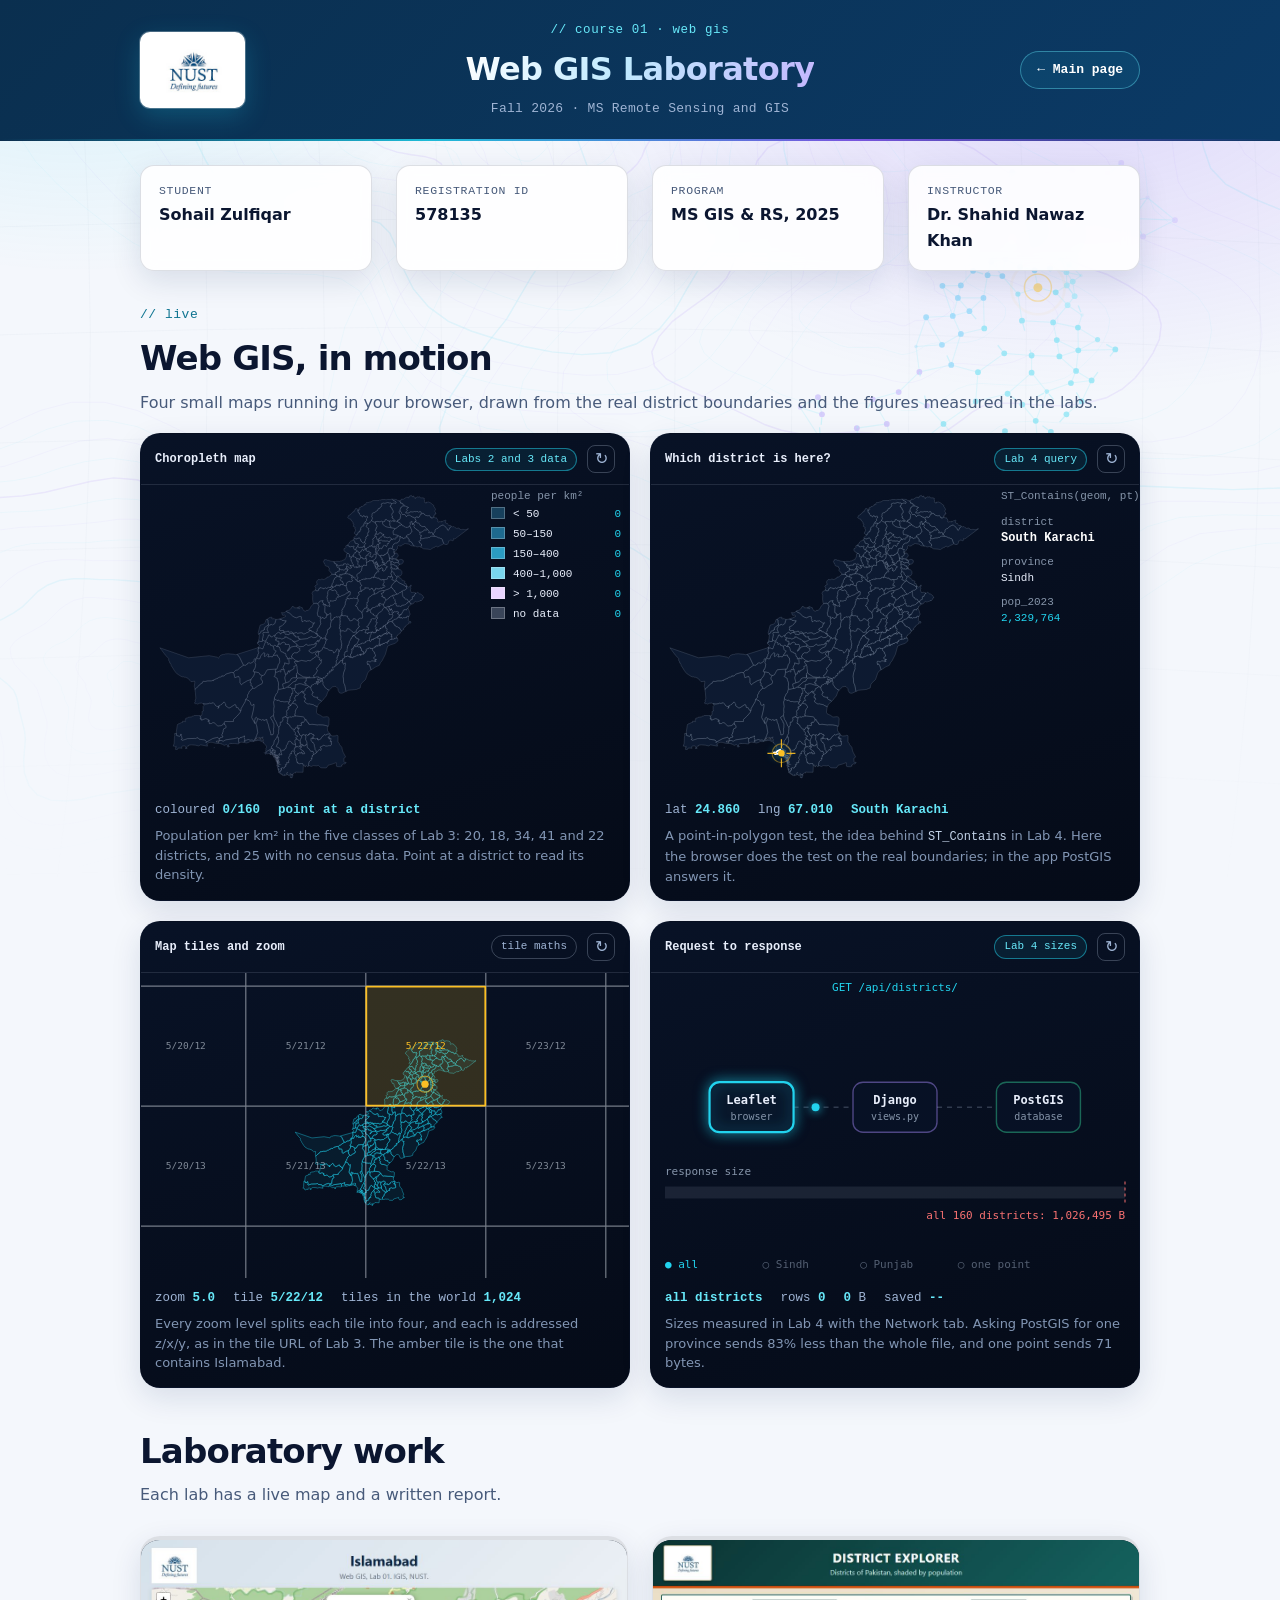
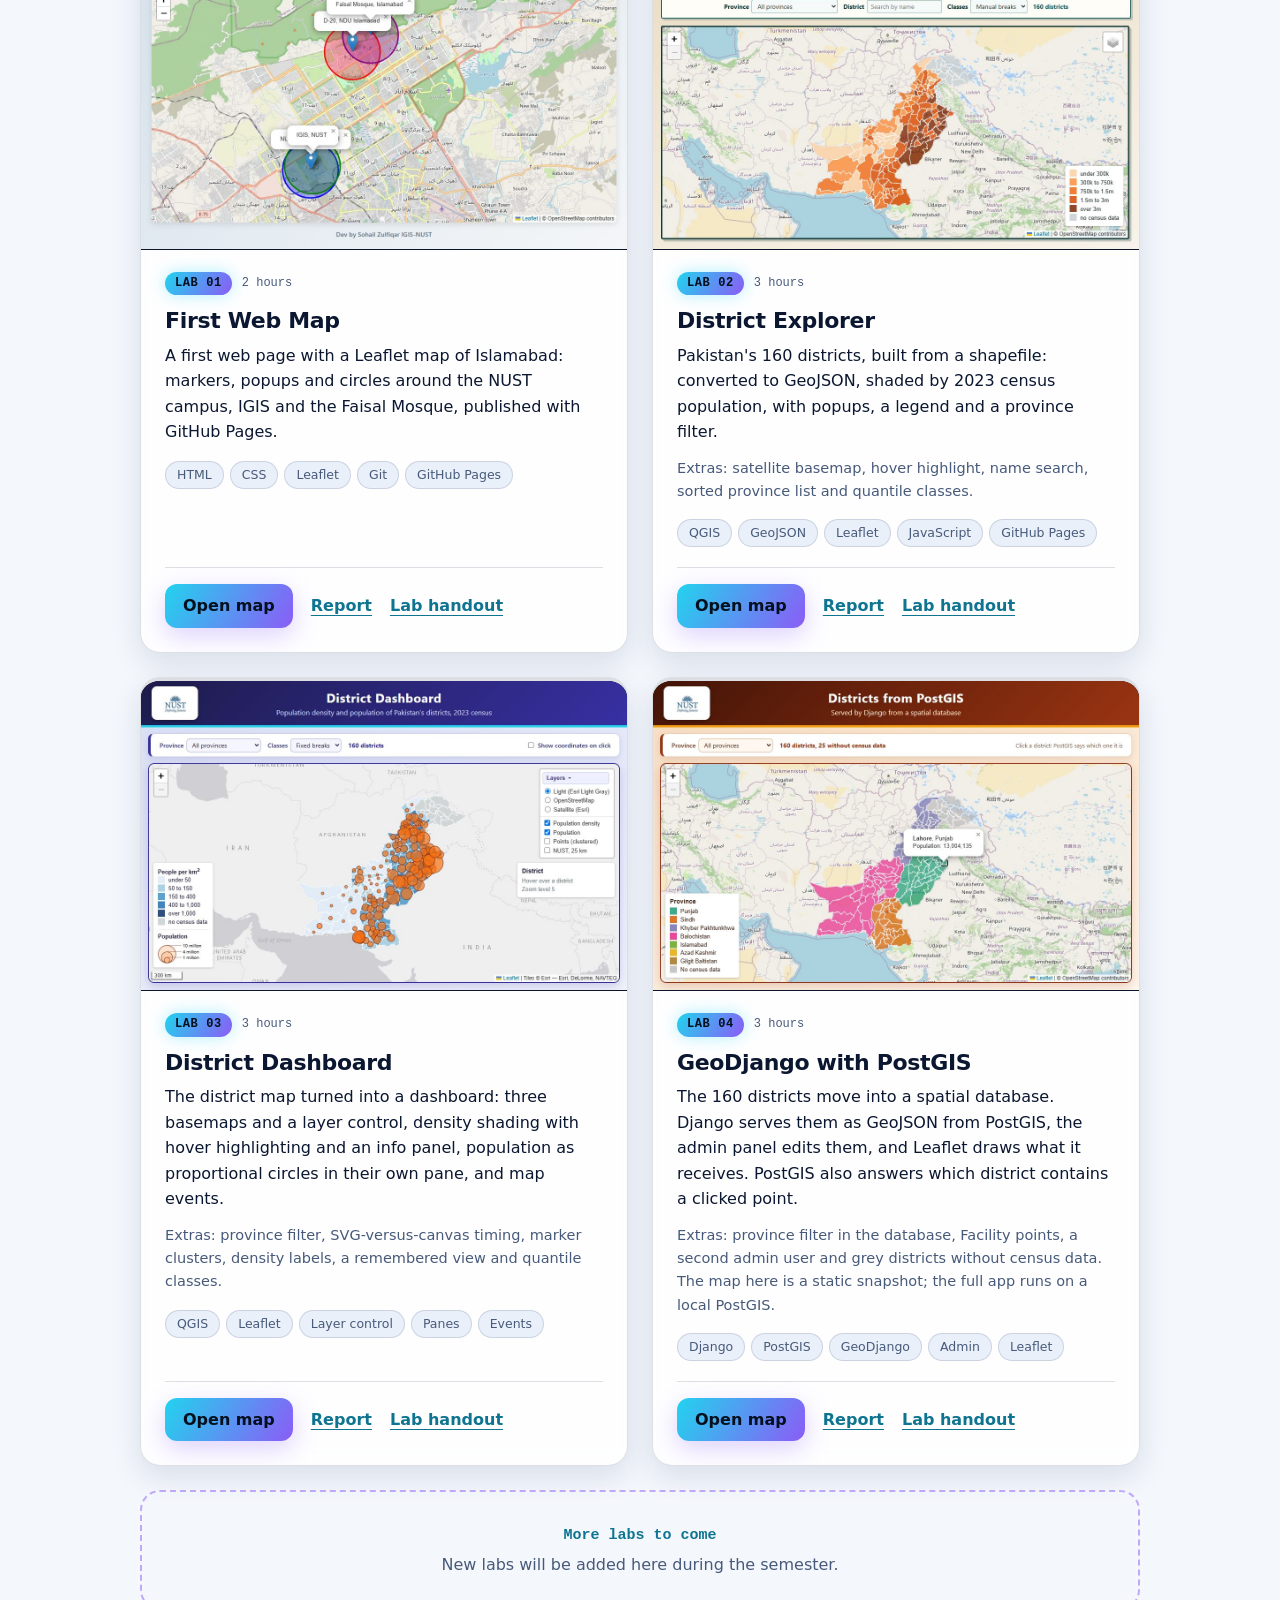
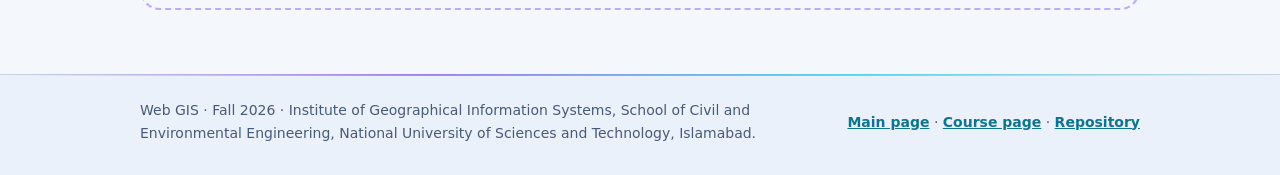
==== commit 05346eb0: "Landing page: add the section Web GIS, in motion; document the new files" ====
--- a/index.html
+++ b/index.html
@@ -35,6 +35,77 @@
       </dl>
    </section>
 
+   <section class="wrap viz-lab" aria-labelledby="viz-title">
+      <div class="viz-head">
+         <p class="viz-kicker">// live</p>
+         <h2 id="viz-title">Web GIS, in motion</h2>
+         <p class="section-note">Four small maps running in your browser, drawn from the real district boundaries and the figures measured in the labs.</p>
+      </div>
+      <div class="viz-grid">
+
+         <figure class="viz-card" data-viz="choropleth">
+            <figcaption class="viz-top">
+               <span class="viz-name">Choropleth map</span>
+               <span class="viz-tag viz-real">Labs 2 and 3 data</span>
+               <button class="viz-replay" type="button" aria-label="Replay the choropleth animation">&#8635;</button>
+            </figcaption>
+            <canvas role="img" aria-label="Animation: the 160 districts of Pakistan fill with colour from west to east according to their population density, in five classes"></canvas>
+            <p class="viz-stats">
+               <span>coloured <b data-s="shown">0/160</b></span>
+               <span><b data-s="hover">point at a district</b></span>
+            </p>
+            <p class="viz-note">Population per km&sup2; in the five classes of Lab 3: 20, 18, 34, 41 and 22 districts, and 25 with no census data. Point at a district to read its density.</p>
+         </figure>
+
+         <figure class="viz-card" data-viz="probe">
+            <figcaption class="viz-top">
+               <span class="viz-name">Which district is here?</span>
+               <span class="viz-tag viz-real">Lab 4 query</span>
+               <button class="viz-replay" type="button" aria-label="Replay the point query animation">&#8635;</button>
+            </figcaption>
+            <canvas role="img" aria-label="Animation: a point travels across Pakistan and the district that contains it is highlighted, with its name, province and population"></canvas>
+            <p class="viz-stats">
+               <span>lat <b data-s="lat">--</b></span>
+               <span>lng <b data-s="lng">--</b></span>
+               <span><b data-s="district">--</b></span>
+            </p>
+            <p class="viz-note">A point-in-polygon test, the idea behind <code>ST_Contains</code> in Lab 4. Here the browser does the test on the real boundaries; in the app PostGIS answers it.</p>
+         </figure>
+
+         <figure class="viz-card" data-viz="tiles">
+            <figcaption class="viz-top">
+               <span class="viz-name">Map tiles and zoom</span>
+               <span class="viz-tag">tile maths</span>
+               <button class="viz-replay" type="button" aria-label="Replay the zoom animation">&#8635;</button>
+            </figcaption>
+            <canvas role="img" aria-label="Animation: the map zooms in on Islamabad while the tile grid splits each tile in four at every zoom level and the tile containing Islamabad is labelled z/x/y"></canvas>
+            <p class="viz-stats">
+               <span>zoom <b data-s="zoom">5.0</b></span>
+               <span>tile <b data-s="tile">--</b></span>
+               <span>tiles in the world <b data-s="world">--</b></span>
+            </p>
+            <p class="viz-note">Every zoom level splits each tile into four, and each is addressed z/x/y, as in the tile URL of Lab 3. The amber tile is the one that contains Islamabad.</p>
+         </figure>
+
+         <figure class="viz-card" data-viz="requests">
+            <figcaption class="viz-top">
+               <span class="viz-name">Request to response</span>
+               <span class="viz-tag viz-real">Lab 4 sizes</span>
+               <button class="viz-replay" type="button" aria-label="Replay the request animation">&#8635;</button>
+            </figcaption>
+            <canvas role="img" aria-label="Animation: a request travels from the browser to Django to PostGIS and the response comes back, with a size bar that is far smaller when the database filters first"></canvas>
+            <p class="viz-stats">
+               <span><b data-s="path">--</b></span>
+               <span>rows <b data-s="rows">0</b></span>
+               <span><b data-s="bytes">0</b> B</span>
+               <span>saved <b data-s="saved">--</b></span>
+            </p>
+            <p class="viz-note">Sizes measured in Lab 4 with the Network tab. Asking PostGIS for one province sends 83% less than the whole file, and one point sends 71 bytes.</p>
+         </figure>
+
+      </div>
+   </section>
+
    <div class="wrap section-head">
       <h2 id="labs-title">Laboratory work</h2>
       <p class="section-note">Each lab has a live map and a written report.</p>
@@ -163,5 +234,7 @@
    </div>
 </footer>
 
+<script src="assets/geo-viz.js" defer></script>
+
 </body>
 </html>
--- a/assets/neural.css
+++ b/assets/neural.css
@@ -147,3 +147,57 @@
 @media (prefers-reduced-motion: reduce) {
    body.neural *, body.neural *::before, body.neural *::after { transition-duration: .01ms !important; }
 }
+
+/* ================= Web GIS: contour lines, graticule and the 160 district points as a network ================= */
+body.neural::before {
+   background:
+      radial-gradient(900px 520px at 85% 8%, rgba(139, 92, 246, .20), transparent 62%),
+      radial-gradient(700px 440px at 6% 0%, rgba(34, 211, 238, .14), transparent 62%);
+   opacity: 1;
+}
+body.neural::after {
+   content: "";
+   position: fixed;
+   inset: 0;
+   z-index: -1;
+   pointer-events: none;
+   /* the moving parts are a small image of their own, on top of the large still one, so the browser caches the still one */
+   background: url("motif-fx.svg") right top / cover no-repeat, url("motif.svg") right top / cover no-repeat;
+   opacity: .85;
+   -webkit-mask-image: linear-gradient(180deg, #000 0%, #000 55%, transparent 100%);
+   mask-image: linear-gradient(180deg, #000 0%, #000 55%, transparent 100%);
+}
+@media (prefers-color-scheme: light) { body.neural::after { opacity: .5; } }
+body.neural .titles::before { content: "// course 01 \00b7  web gis"; }
+body.neural .badge { box-shadow: 0 0 16px rgba(34, 211, 238, .35); }
+
+body.neural { --vz: #67e8f9; --vz-rgb: 34, 211, 238; }
+
+/* ---- animated visualisations (the section "Machine learning, in motion") ---- */
+body.neural .viz-lab { margin-top: 34px; }
+body.neural .viz-head { margin-bottom: 18px; }
+body.neural .viz-kicker { margin: 0 0 6px; font-family: var(--mono); font-size: 13px; letter-spacing: .04em; color: var(--link); }
+body.neural .viz-head h2 { margin: 0 0 4px; font-size: clamp(26px, 3.4vw, 34px); letter-spacing: -.025em; }
+body.neural .viz-head .section-note { margin: 0; }
+body.neural .viz-grid { display: grid; grid-template-columns: repeat(2, minmax(0, 1fr)); gap: 20px; }
+body.neural .viz-card { margin: 0; display: flex; flex-direction: column; overflow: hidden; color: #e8eefb; border: 1px solid var(--line); border-radius: 20px; background: linear-gradient(160deg, #081226, #050b18); box-shadow: var(--shadow); transition: border-color .3s, box-shadow .3s; }
+body.neural .viz-card:hover { border-color: rgba(var(--vz-rgb), .5); box-shadow: var(--shadow), 0 0 40px rgba(var(--vz-rgb), .12); }
+body.neural .viz-top { display: flex; align-items: center; gap: 10px; padding: 11px 14px; border-bottom: 1px solid rgba(148, 163, 184, .18); font-family: var(--mono); font-size: 12px; }
+body.neural .viz-name { flex: 1; font-weight: 600; color: #e8eefb; }
+body.neural .viz-tag { padding: 2px 9px; border: 1px solid rgba(148, 163, 184, .35); border-radius: 999px; color: #9fb4d4; font-size: 11px; white-space: nowrap; }
+body.neural .viz-real { border-color: rgba(var(--vz-rgb), .5); color: var(--vz); background: rgba(var(--vz-rgb), .08); }
+body.neural .viz-replay { width: 28px; height: 28px; padding: 0; border: 1px solid rgba(148, 163, 184, .35); border-radius: 8px; background: transparent; color: #9fb4d4; font-size: 16px; line-height: 1; cursor: pointer; transition: color .2s, border-color .2s, background .2s; }
+body.neural .viz-replay:hover { color: #fff; border-color: rgba(103, 232, 249, .7); background: rgba(34, 211, 238, .12); }
+body.neural .viz-replay:focus-visible { outline: 2px solid var(--g1); outline-offset: 2px; }
+body.neural .viz-card canvas { display: block; width: 100%; aspect-ratio: 16 / 10; }
+body.neural .viz-stats { display: flex; flex-wrap: wrap; gap: 4px 18px; margin: 0; padding: 10px 14px 4px; font-family: var(--mono); font-size: 12.5px; color: #9fb4d4; }
+body.neural .viz-stats span { white-space: nowrap; }
+body.neural .viz-stats b { color: var(--vz); font-weight: 700; font-variant-numeric: tabular-nums; }
+body.neural .viz-note { margin: 0; padding: 2px 14px 14px; font-size: 13px; line-height: 1.5; color: #8296b4; }
+@media (max-width: 760px) { body.neural .viz-grid { grid-template-columns: 1fr; } }
+@media (prefers-reduced-motion: reduce) {
+   body.neural .viz-replay { display: none; }
+   body.neural::after { background-image: url("motif-static.svg"); }
+}
+
+body.neural .viz-stats code, body.neural .viz-note code { font-family: var(--mono); font-size: .92em; color: #c4d4ea; }
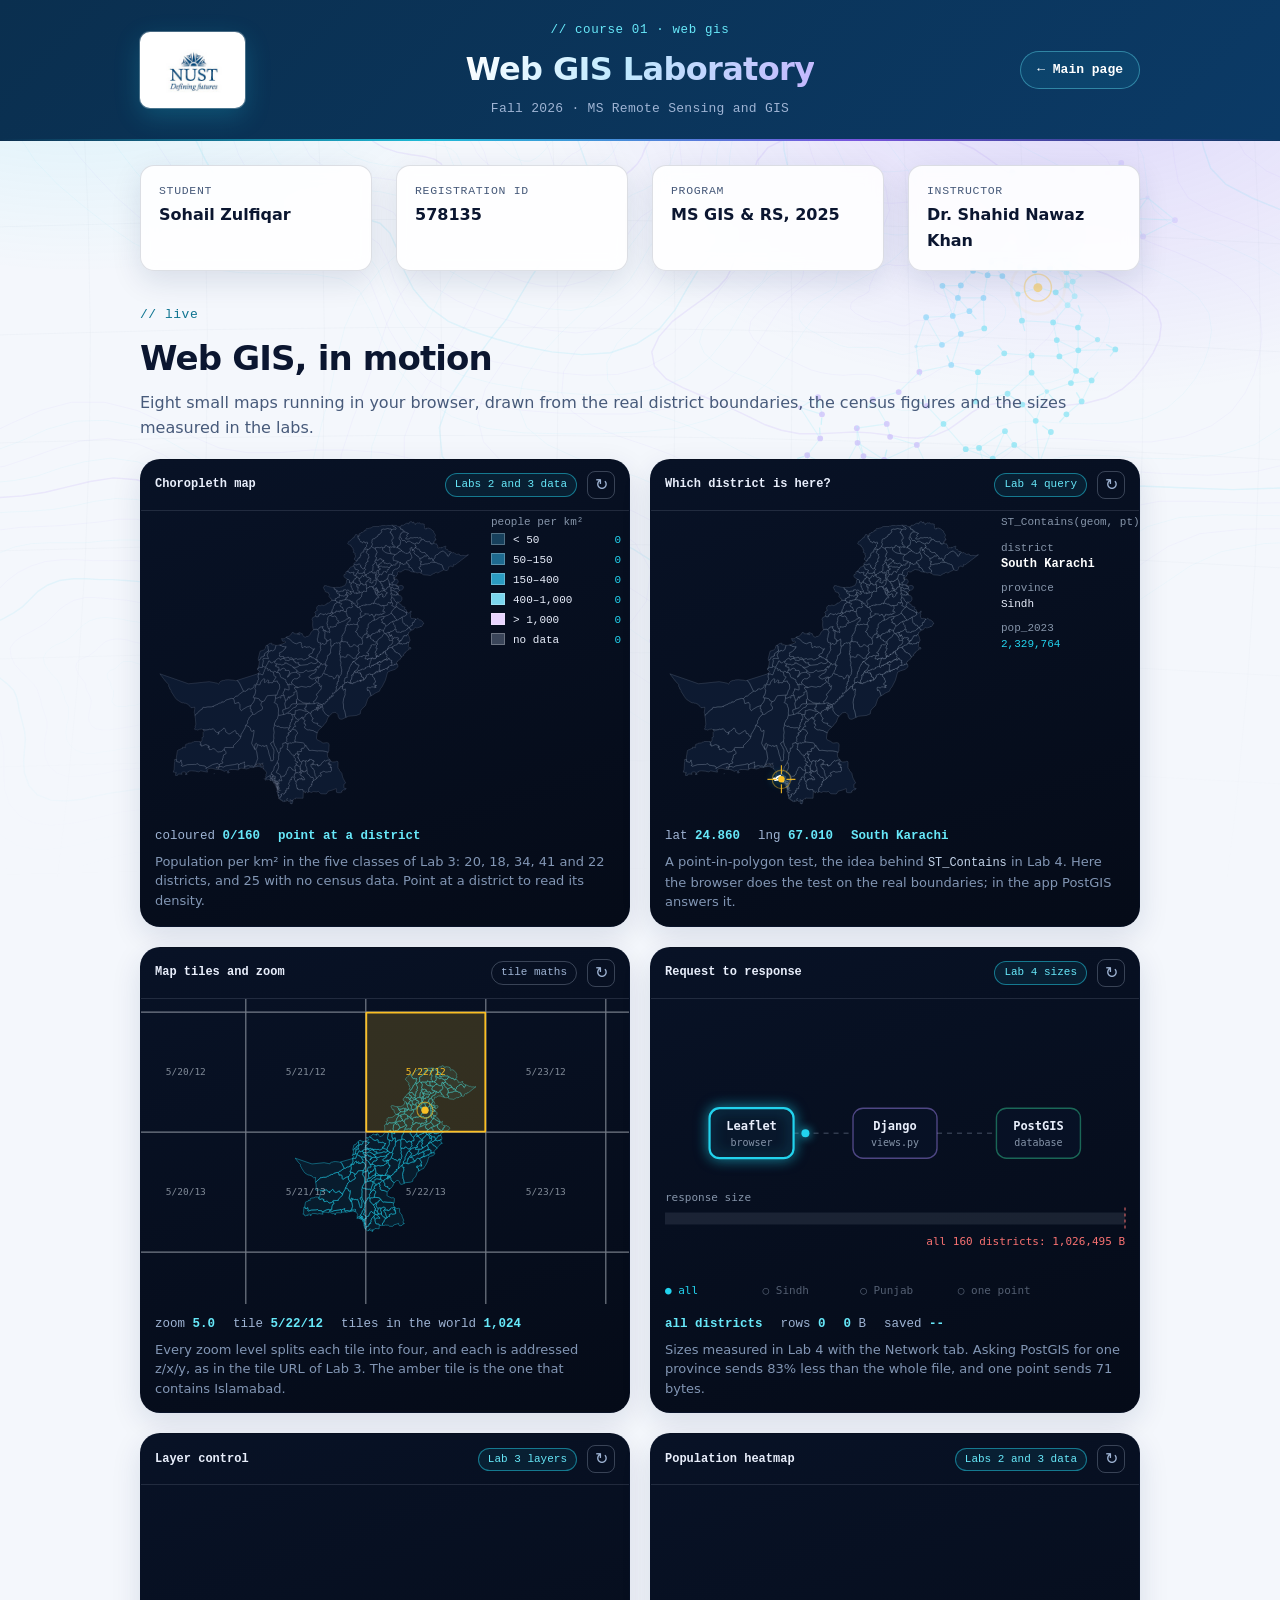
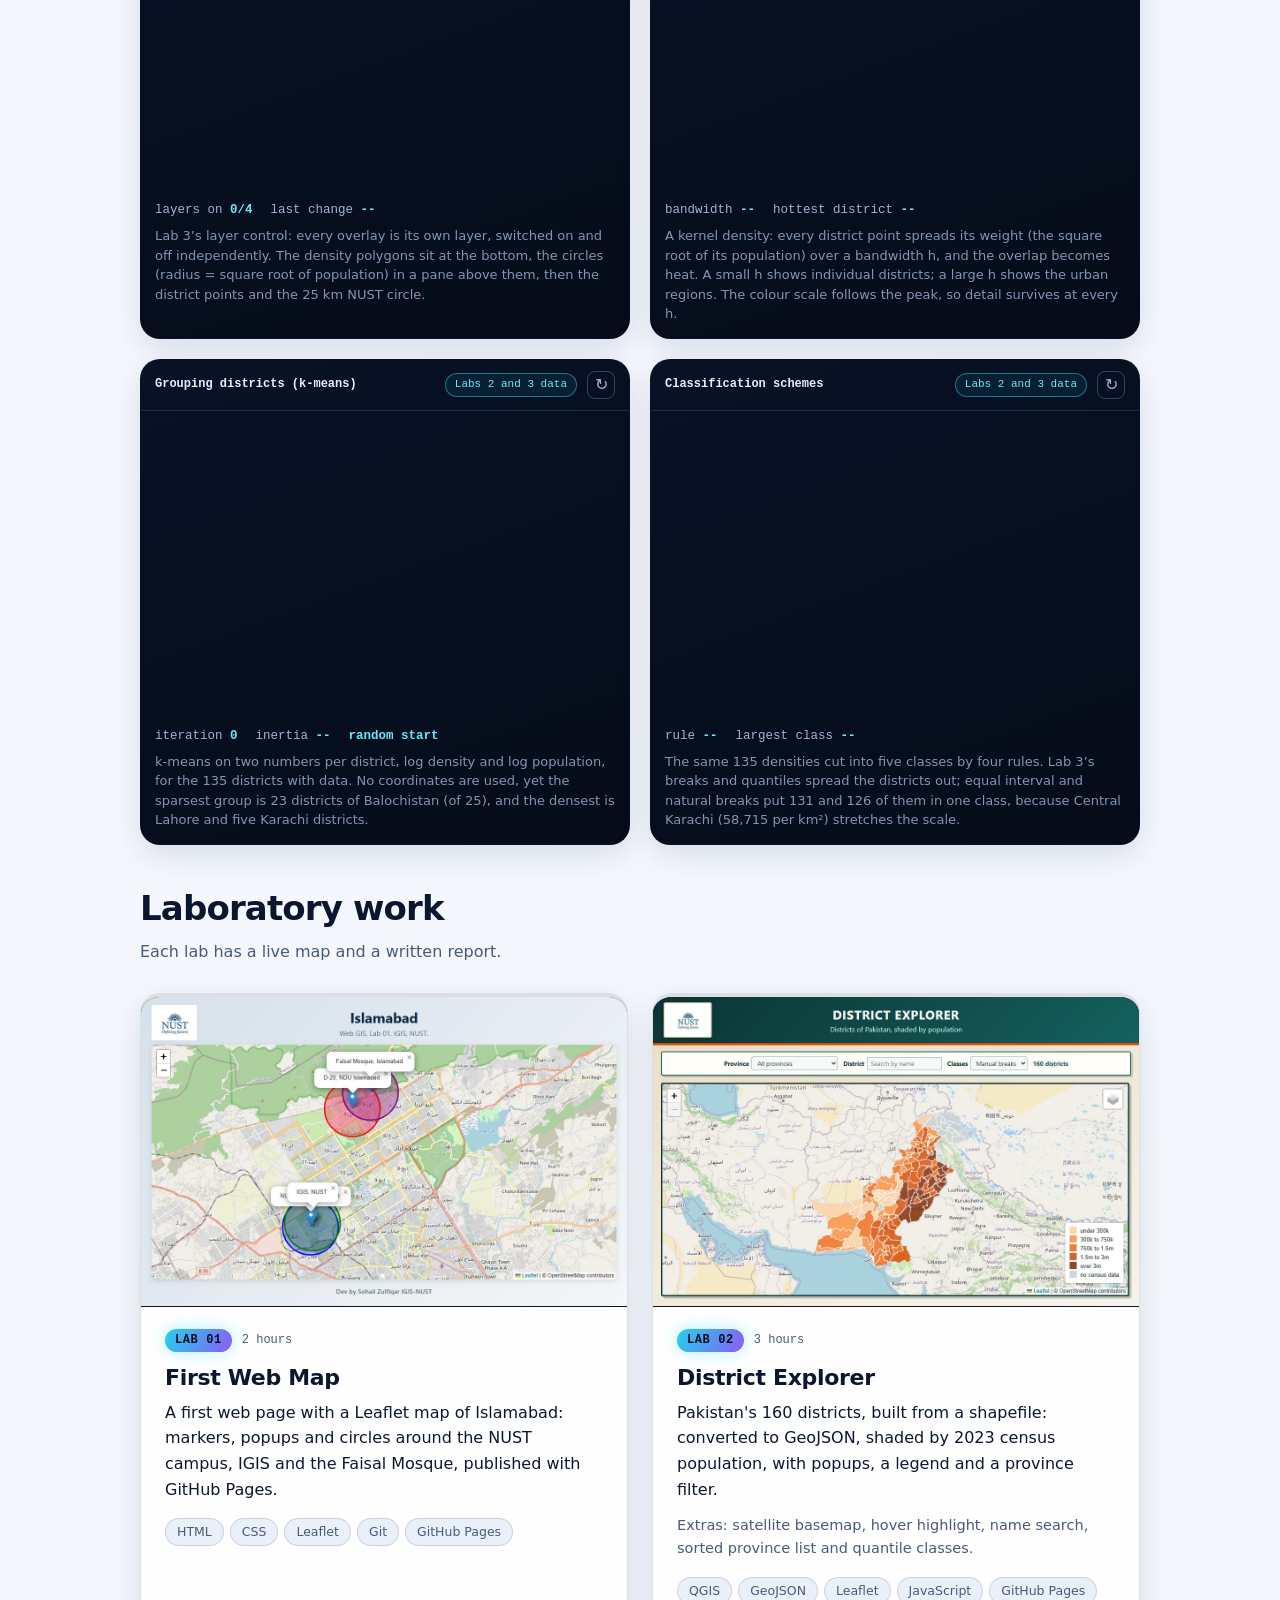
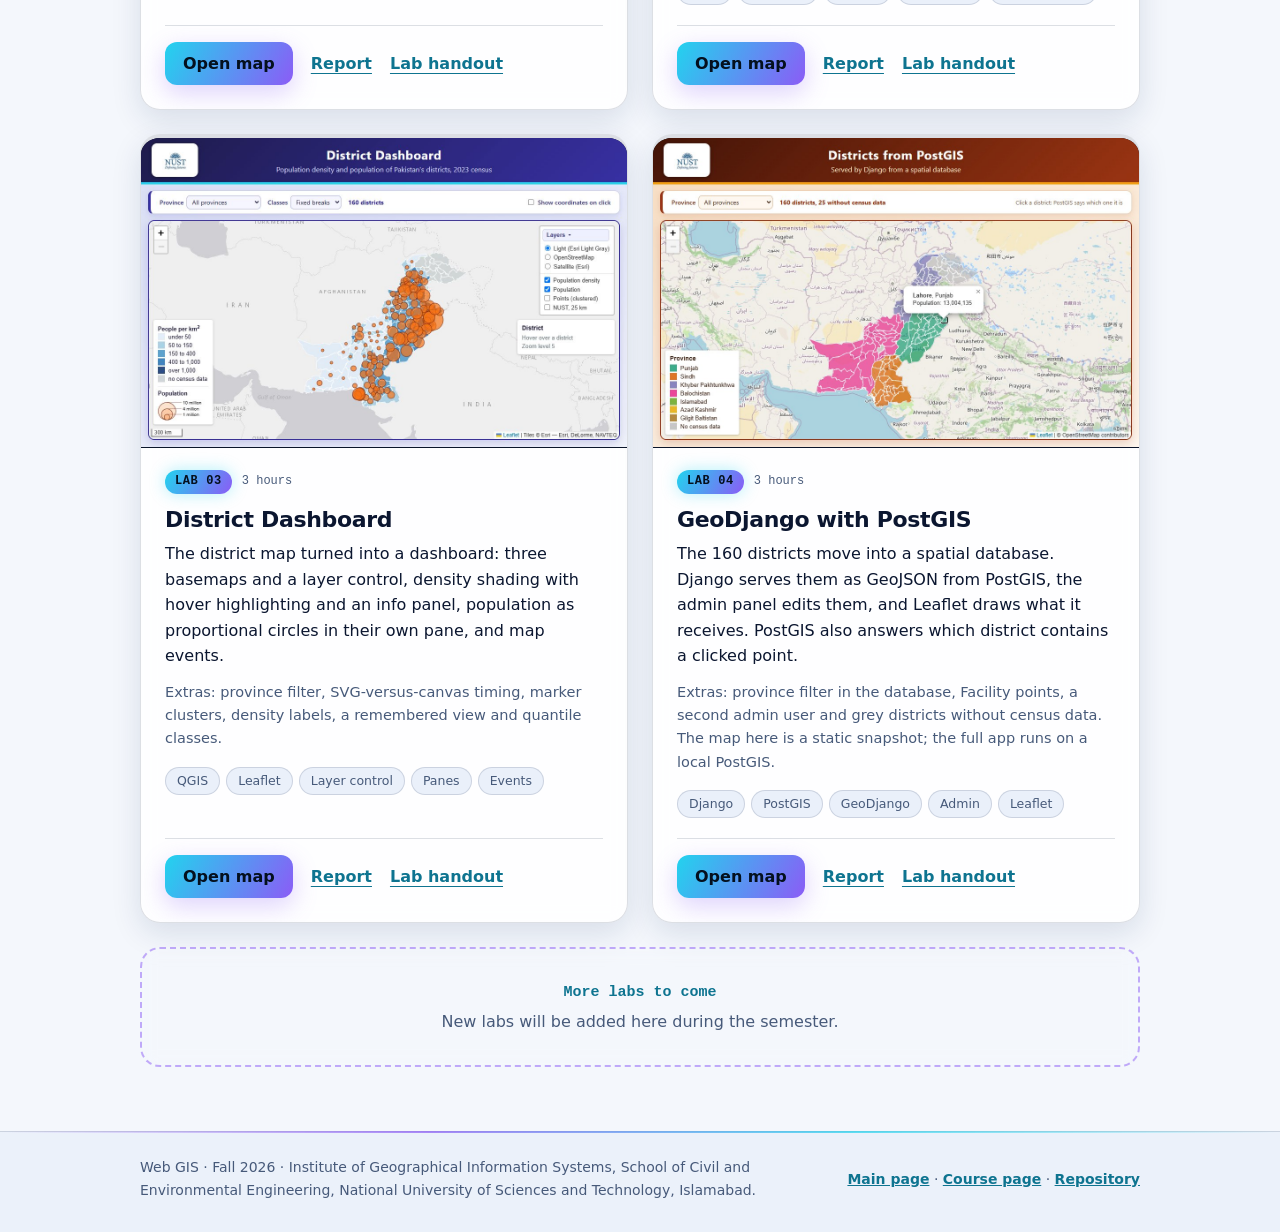
==== commit 8df13779: "Landing page: eight maps; mount the new ones; version the page's own assets; update the README" ====
--- a/index.html
+++ b/index.html
@@ -9,7 +9,7 @@
    <meta property="og:description" content="Interactive web maps built from scratch: a first Leaflet map and a district map of Pakistan made from a shapefile.">
    <meta property="og:image" content="https://sohailzulfiqarrao.github.io/webgis-ms25igis-578135/assets/lab-2-map.jpg">
    <link rel="stylesheet" href="assets/site.css">
-   <link rel="stylesheet" href="assets/neural.css">
+   <link rel="stylesheet" href="assets/neural.css?v=20261030">
    <link rel="icon" type="image/svg+xml" href="assets/favicon.svg">
 </head>
 <body class="neural">
@@ -39,7 +39,7 @@
       <div class="viz-head">
          <p class="viz-kicker">// live</p>
          <h2 id="viz-title">Web GIS, in motion</h2>
-         <p class="section-note">Four small maps running in your browser, drawn from the real district boundaries and the figures measured in the labs.</p>
+         <p class="section-note">Eight small maps running in your browser, drawn from the real district boundaries, the census figures and the sizes measured in the labs.</p>
       </div>
       <div class="viz-grid">
 
@@ -101,6 +101,63 @@
                <span>saved <b data-s="saved">--</b></span>
             </p>
             <p class="viz-note">Sizes measured in Lab 4 with the Network tab. Asking PostGIS for one province sends 83% less than the whole file, and one point sends 71 bytes.</p>
+         </figure>
+
+         <figure class="viz-card" data-viz="layers">
+            <figcaption class="viz-top">
+               <span class="viz-name">Layer control</span>
+               <span class="viz-tag viz-real">Lab 3 layers</span>
+               <button class="viz-replay" type="button" aria-label="Replay the layer control animation">&#8635;</button>
+            </figcaption>
+            <canvas role="img" aria-label="Animation: the density map, the proportional circles, the district points and a 25 kilometre circle around NUST are switched on one at a time in a layer control, then off again one at a time"></canvas>
+            <p class="viz-stats">
+               <span>layers on <b data-s="on">0/4</b></span>
+               <span>last change <b data-s="last">--</b></span>
+            </p>
+            <p class="viz-note">Lab 3&rsquo;s layer control: every overlay is its own layer, switched on and off independently. The density polygons sit at the bottom, the circles (radius = square root of population) in a pane above them, then the district points and the 25 km NUST circle.</p>
+         </figure>
+
+         <figure class="viz-card" data-viz="heat">
+            <figcaption class="viz-top">
+               <span class="viz-name">Population heatmap</span>
+               <span class="viz-tag viz-real">Labs 2 and 3 data</span>
+               <button class="viz-replay" type="button" aria-label="Replay the population heatmap animation">&#8635;</button>
+            </figcaption>
+            <canvas role="img" aria-label="Animation: the population of the 135 districts with census data is smoothed into a heat surface whose bandwidth grows from a few kilometres to over a hundred and then shrinks again"></canvas>
+            <p class="viz-stats">
+               <span>bandwidth <b data-s="h">--</b></span>
+               <span>hottest district <b data-s="hot">--</b></span>
+            </p>
+            <p class="viz-note">A kernel density: every district point spreads its weight (the square root of its population) over a bandwidth h, and the overlap becomes heat. A small h shows individual districts; a large h shows the urban regions. The colour scale follows the peak, so detail survives at every h.</p>
+         </figure>
+
+         <figure class="viz-card" data-viz="groups">
+            <figcaption class="viz-top">
+               <span class="viz-name">Grouping districts (k-means)</span>
+               <span class="viz-tag viz-real">Labs 2 and 3 data</span>
+               <button class="viz-replay" type="button" aria-label="Replay the grouping districts (k-means) animation">&#8635;</button>
+            </figcaption>
+            <canvas role="img" aria-label="Animation: the districts are grouped into five clusters by their density and population, the colours settling on the map while the cluster centres move in a scatter plot"></canvas>
+            <p class="viz-stats">
+               <span>iteration <b data-s="iter">0</b></span>
+               <span>inertia <b data-s="inertia">--</b></span>
+               <span><b data-s="state">random start</b></span>
+            </p>
+            <p class="viz-note">k-means on two numbers per district, log density and log population, for the 135 districts with data. No coordinates are used, yet the sparsest group is 23 districts of Balochistan (of 25), and the densest is Lahore and five Karachi districts.</p>
+         </figure>
+
+         <figure class="viz-card" data-viz="schemes">
+            <figcaption class="viz-top">
+               <span class="viz-name">Classification schemes</span>
+               <span class="viz-tag viz-real">Labs 2 and 3 data</span>
+               <button class="viz-replay" type="button" aria-label="Replay the classification schemes animation">&#8635;</button>
+            </figcaption>
+            <canvas role="img" aria-label="Animation: the same population densities are cut into five classes by four different rules, and the map colours and the bars of districts per class change with each rule"></canvas>
+            <p class="viz-stats">
+               <span>rule <b data-s="scheme">--</b></span>
+               <span>largest class <b data-s="big">--</b></span>
+            </p>
+            <p class="viz-note">The same 135 densities cut into five classes by four rules. Lab 3&rsquo;s breaks and quantiles spread the districts out; equal interval and natural breaks put 131 and 126 of them in one class, because Central Karachi (58,715 per km&sup2;) stretches the scale.</p>
          </figure>
 
       </div>
@@ -234,7 +291,8 @@
    </div>
 </footer>
 
-<script src="assets/geo-viz.js" defer></script>
+<script src="assets/geo-viz2.js?v=20261030" defer></script>
+<script src="assets/geo-viz.js?v=20261030" defer></script>
 
 </body>
 </html>
--- a/assets/neural.css
+++ b/assets/neural.css
@@ -195,9 +195,11 @@
 body.neural .viz-stats b { color: var(--vz); font-weight: 700; font-variant-numeric: tabular-nums; }
 body.neural .viz-note { margin: 0; padding: 2px 14px 14px; font-size: 13px; line-height: 1.5; color: #8296b4; }
 @media (max-width: 760px) { body.neural .viz-grid { grid-template-columns: 1fr; } }
+/* once the visitor has scrolled past the top, the background art stops moving so that the panels run smoothly */
+body.neural.bg-still::after { background-image: url("motif.svg"); }
 @media (prefers-reduced-motion: reduce) {
    body.neural .viz-replay { display: none; }
-   body.neural::after { background-image: url("motif-static.svg"); }
+   body.neural::after, body.neural.bg-still::after { background-image: url("motif-static.svg"); }
 }
 
 body.neural .viz-stats code, body.neural .viz-note code { font-family: var(--mono); font-size: .92em; color: #c4d4ea; }
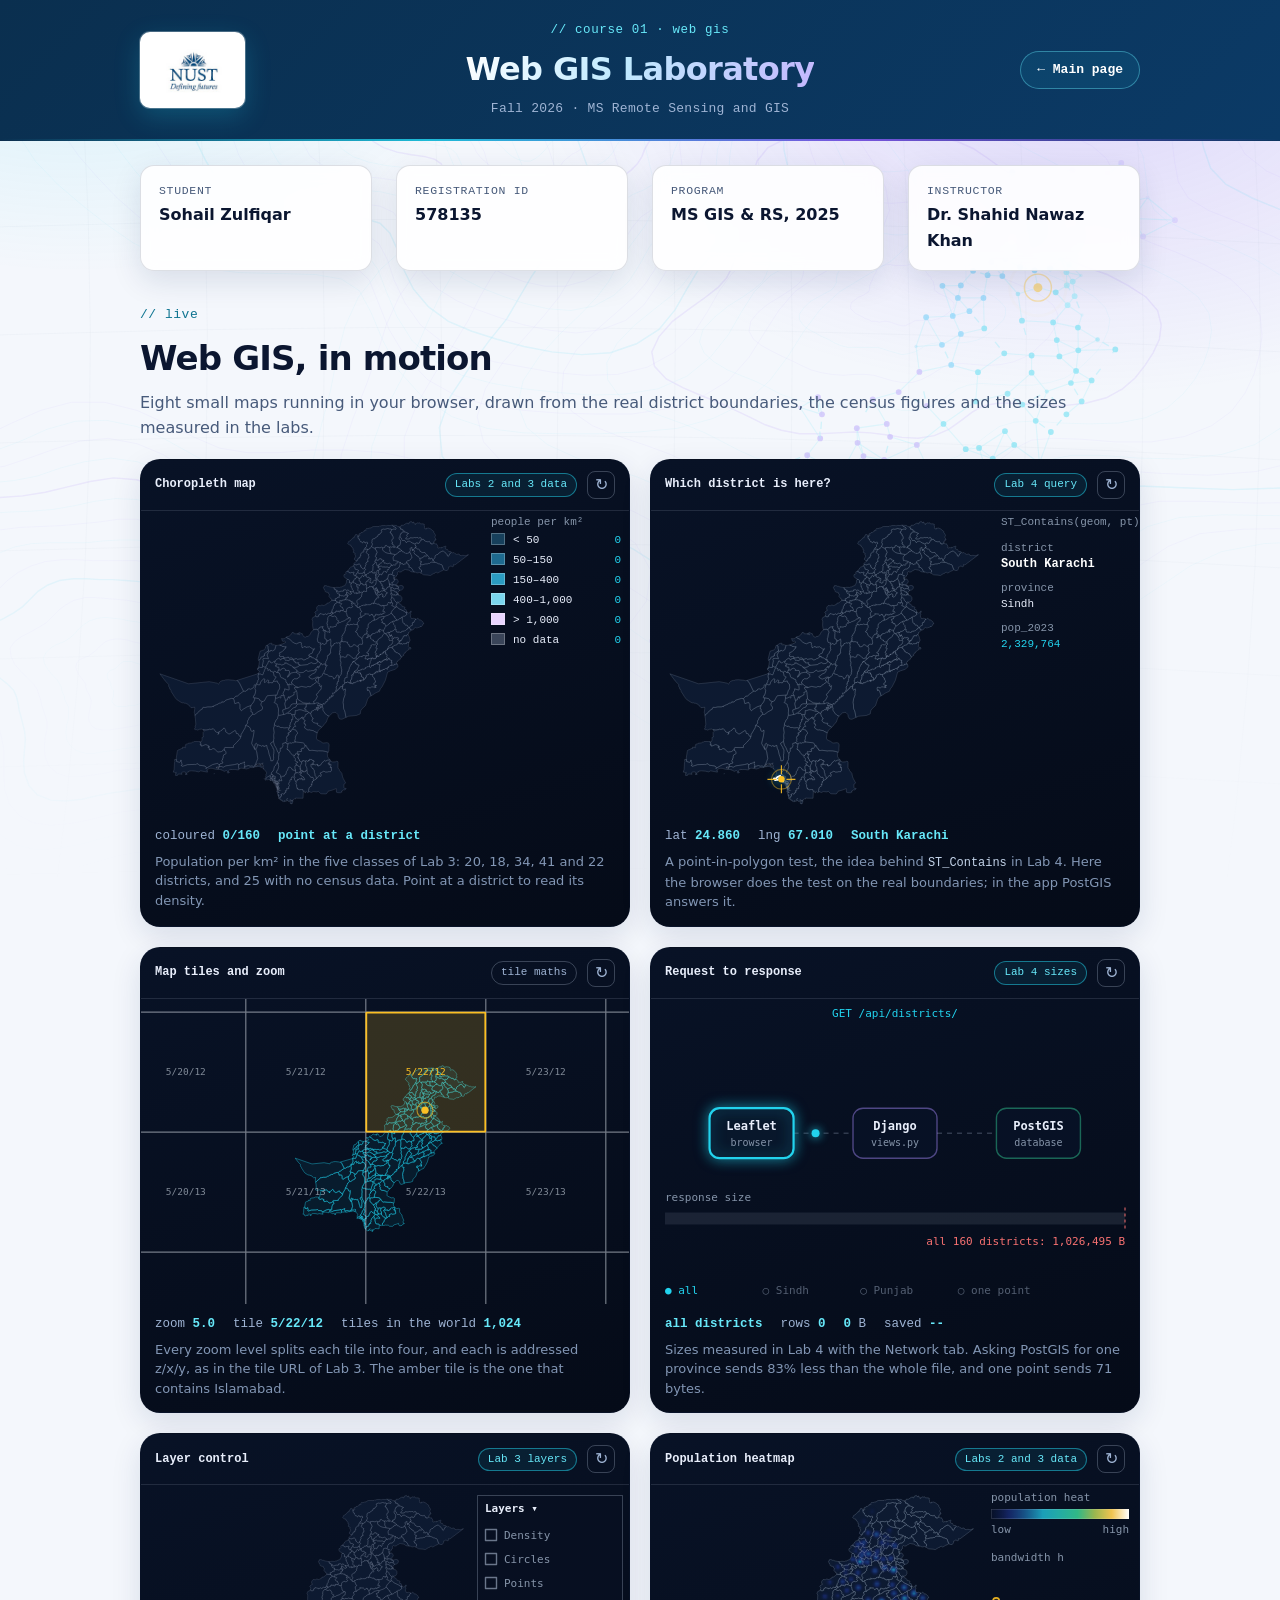
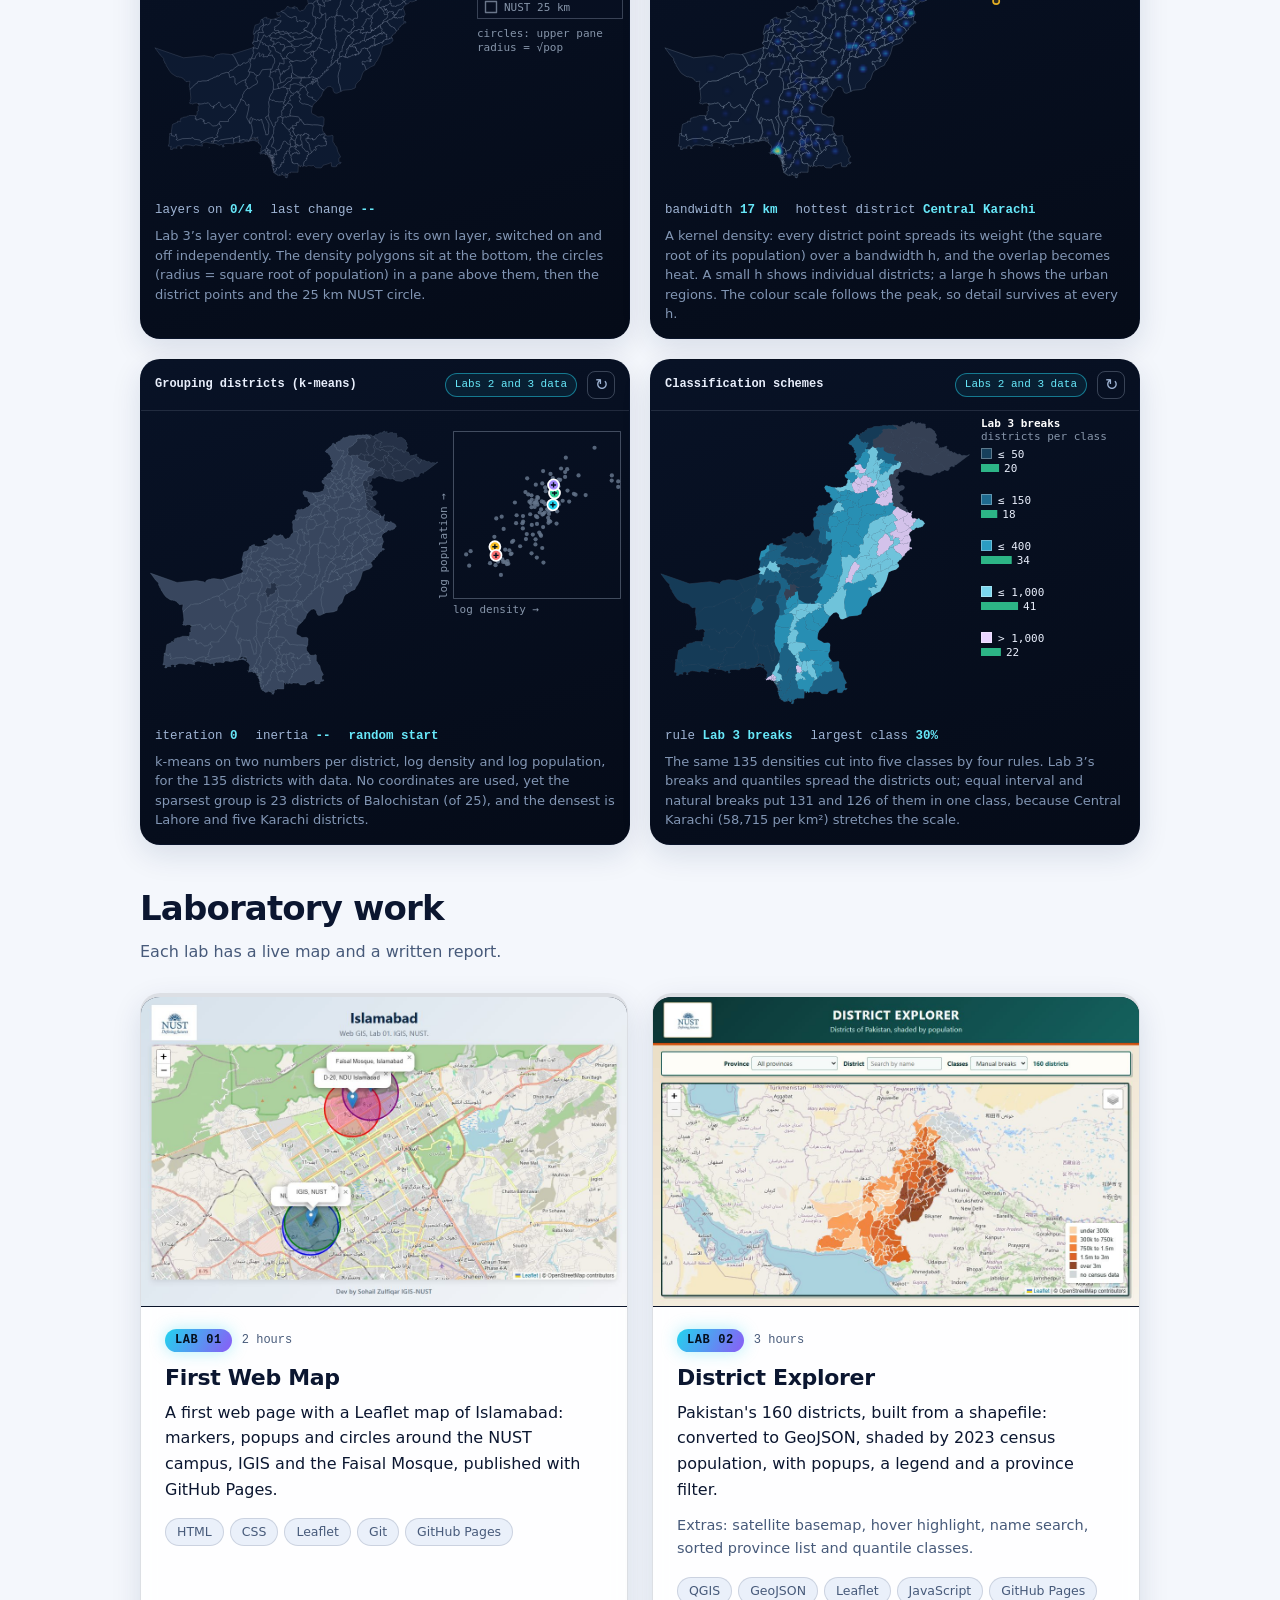
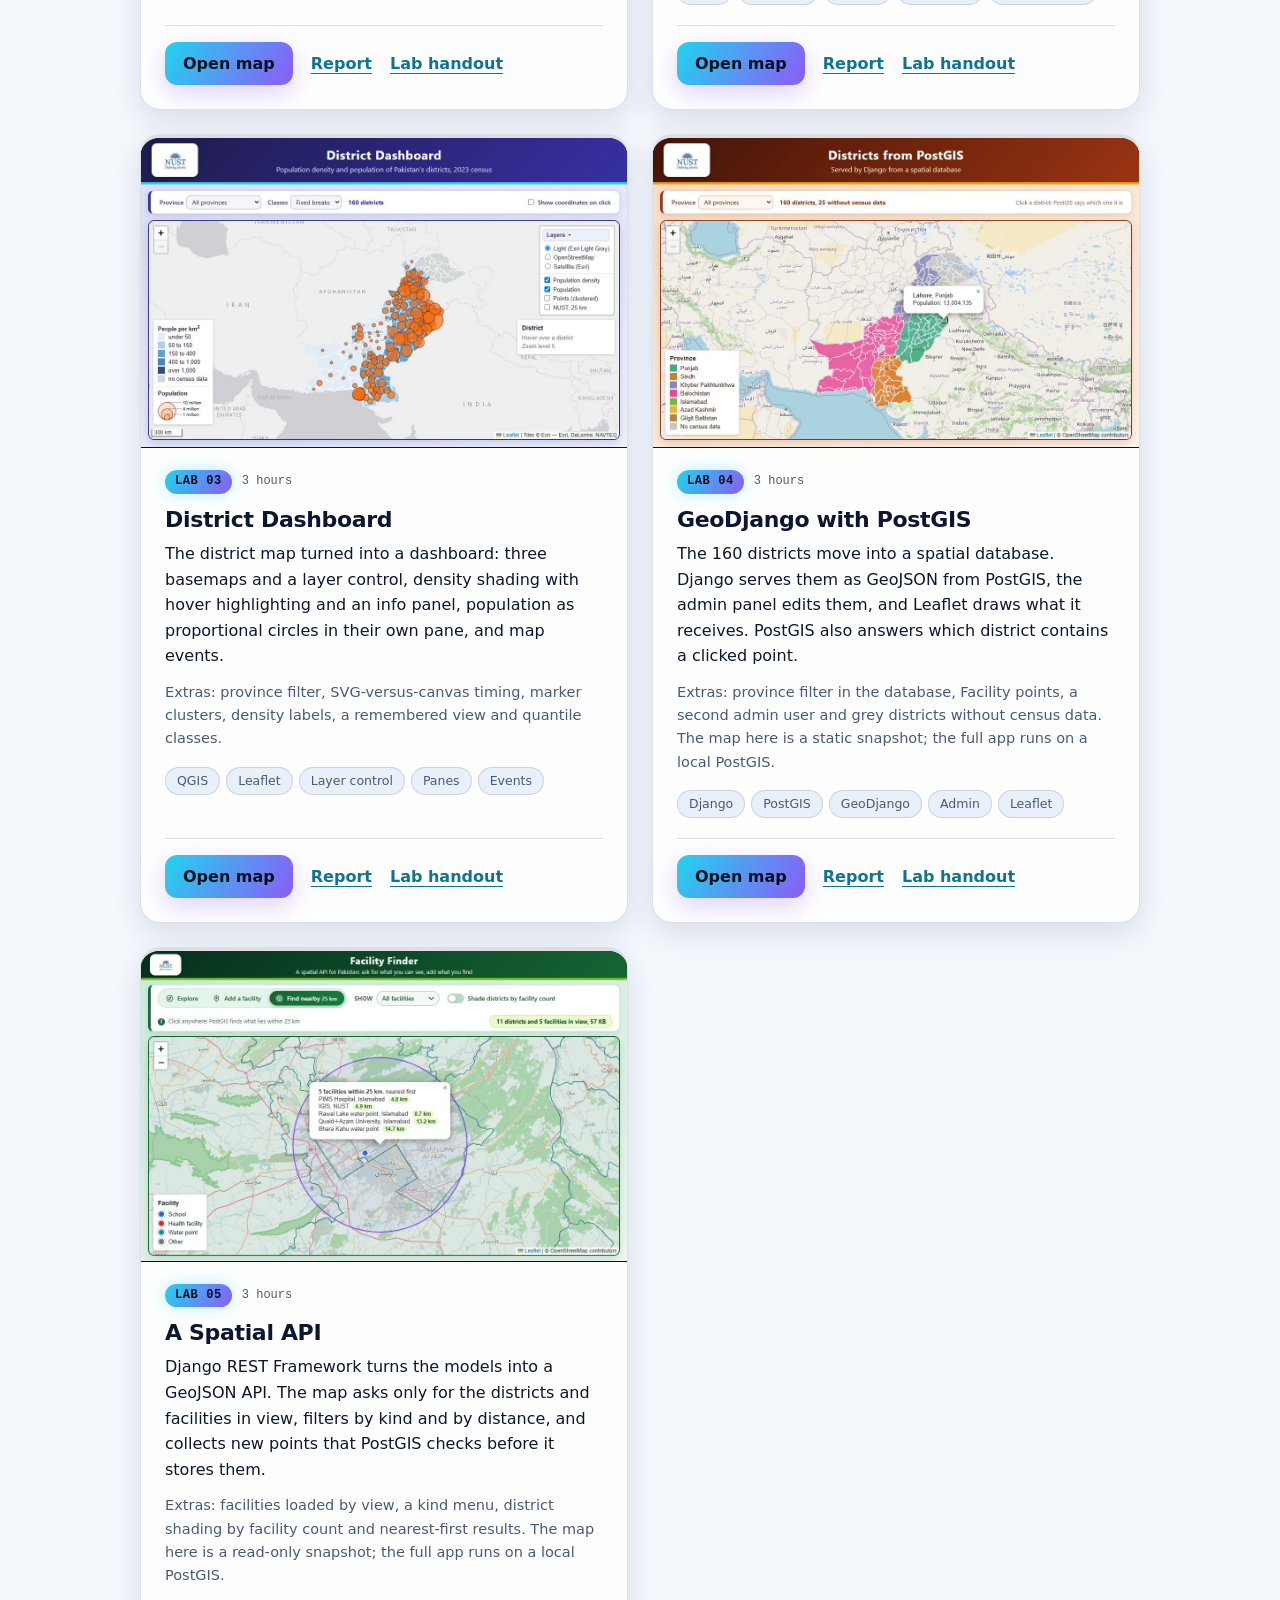
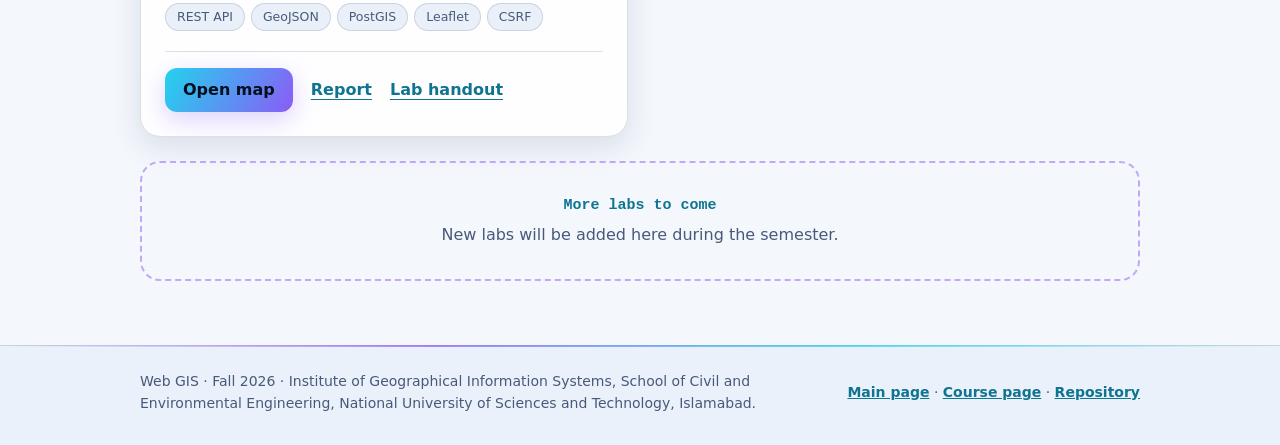
==== commit 9c9fd6ae: "Hub: add the Lab 05 card (A Spatial API) with its map image and accent colour; links open in a new t" ====
--- a/index.html
+++ b/index.html
@@ -271,6 +271,33 @@
          </div>
       </article>
 
+      <article class="card lab5">
+         <a class="thumb" target="_blank" rel="noopener" href="lab-5-Spatial_API/web/" tabindex="-1" aria-hidden="true">
+            <img src="assets/lab-5-map.jpg" width="1100" height="700" loading="lazy" alt="">
+         </a>
+         <div class="body">
+            <p class="meta"><span class="badge">Lab 05</span> 3 hours</p>
+            <h3>A Spatial API</h3>
+            <p>
+               Django REST Framework turns the models into a GeoJSON API. The map asks only for the districts and
+               facilities in view, filters by kind and by distance, and collects new points that PostGIS checks
+               before it stores them.
+            </p>
+            <p class="extras">
+               Extras: facilities loaded by view, a kind menu, district shading by facility count and nearest-first
+               results. The map here is a read-only snapshot; the full app runs on a local PostGIS.
+            </p>
+            <ul class="tags" aria-label="Topics">
+               <li>REST API</li><li>GeoJSON</li><li>PostGIS</li><li>Leaflet</li><li>CSRF</li>
+            </ul>
+            <div class="actions">
+               <a target="_blank" rel="noopener" class="button" href="lab-5-Spatial_API/web/">Open map</a>
+               <a target="_blank" rel="noopener" href="https://github.com/sohailzulfiqarrao/webgis-ms25igis-578135/blob/main/lab-5-Spatial_API/report.md">Report</a>
+               <a target="_blank" rel="noopener" href="https://shahidnawazkhan.github.io/Fall2026WebGIS/Lab5/">Lab handout</a>
+            </div>
+         </div>
+      </article>
+
       <article class="card upcoming" aria-label="Upcoming lab">
          <div>
             <strong>More labs to come</strong>
--- a/assets/site.css
+++ b/assets/site.css
@@ -144,7 +144,8 @@
 .card.lab2 { --accent: #14615e; }
 .card.lab3 { --accent: #3730a3; }
 .card.lab4 { --accent: #9a3412; }
-.card.lab1, .card.lab2, .card.lab3, .card.lab4 { border-top: 4px solid var(--accent); }
+.card.lab5 { --accent: #166534; }
+.card.lab1, .card.lab2, .card.lab3, .card.lab4, .card.lab5 { border-top: 4px solid var(--accent); }
 
 .thumb { display: block; border-bottom: 1px solid var(--line); background: var(--chip); }
 .thumb img { display: block; width: 100%; height: auto; aspect-ratio: 11 / 7; object-fit: cover; }
@@ -245,5 +246,6 @@
    .card.lab2 { --accent: #3fb3ab; }
    .card.lab3 { --accent: #8b8cf5; }
    .card.lab4 { --accent: #fb923c; }
+   .card.lab5 { --accent: #4ade80; }
    .badge { color: #06222b; }
 }
